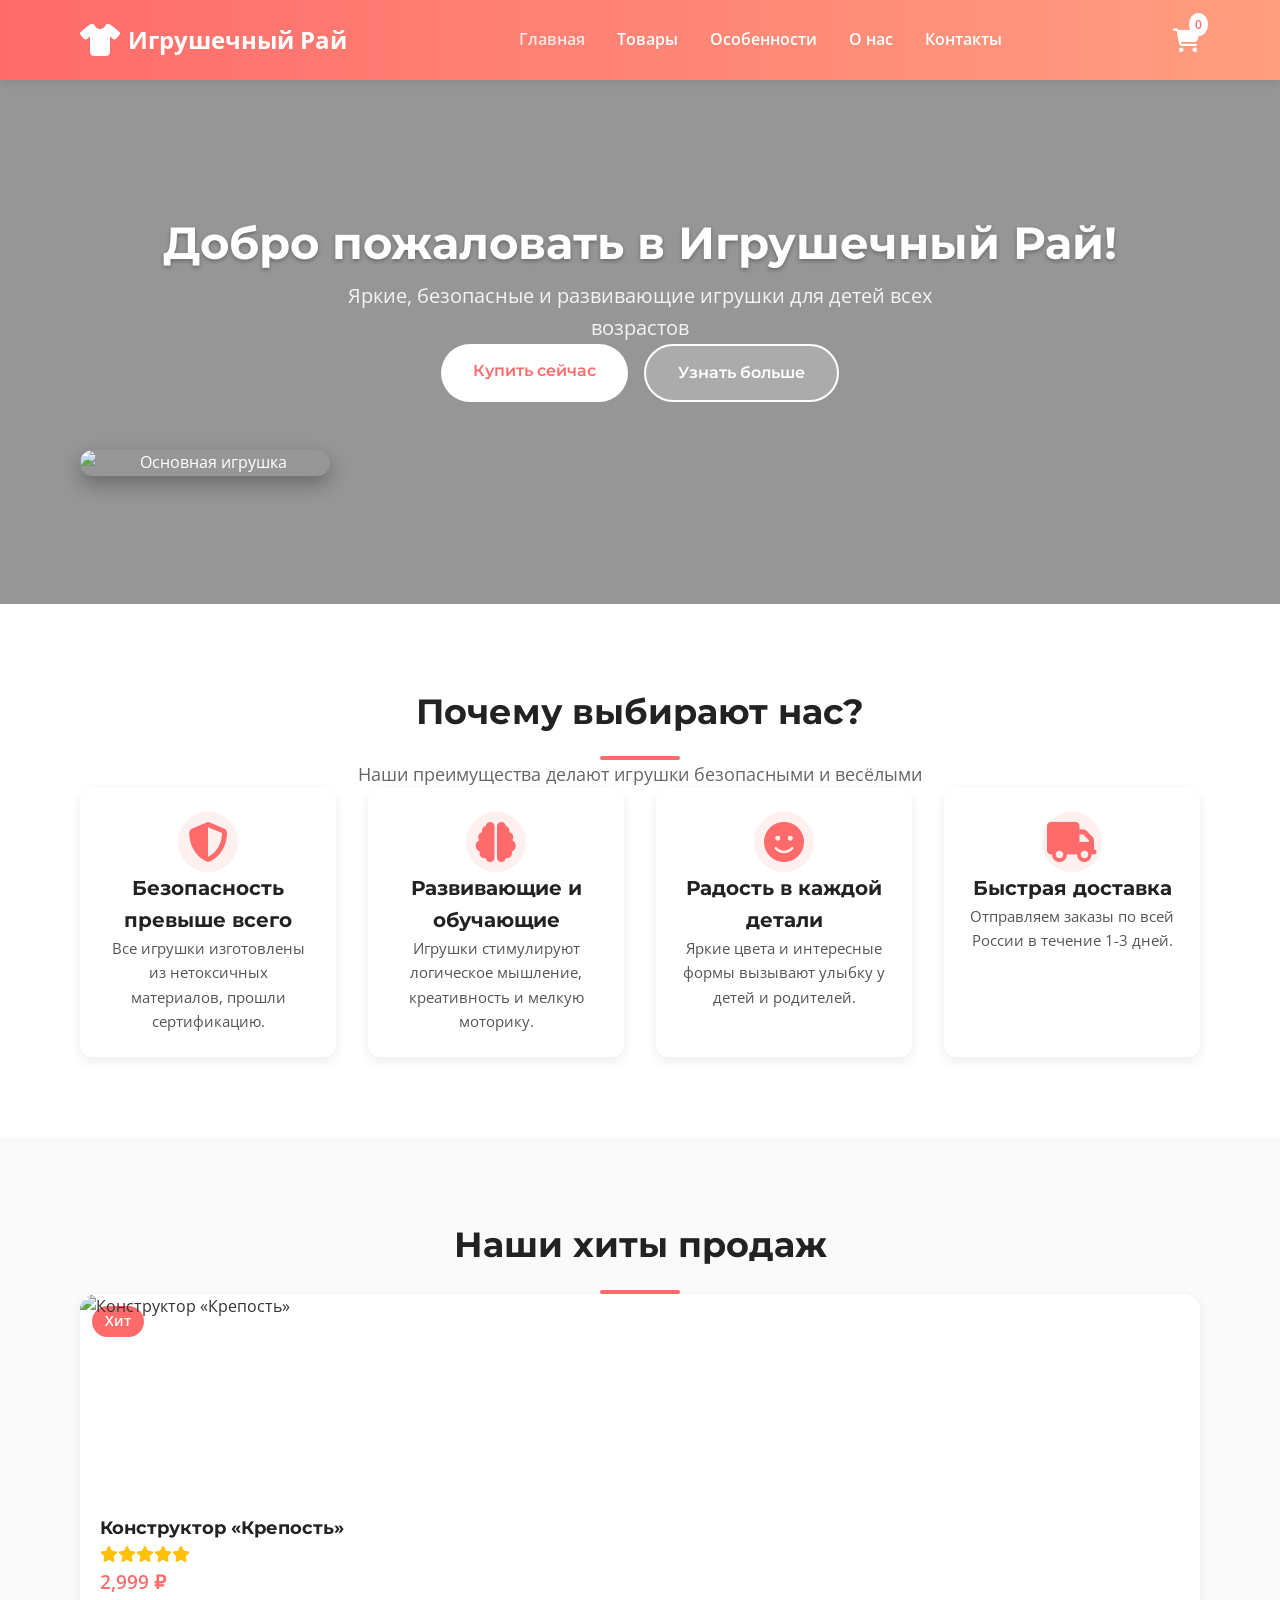
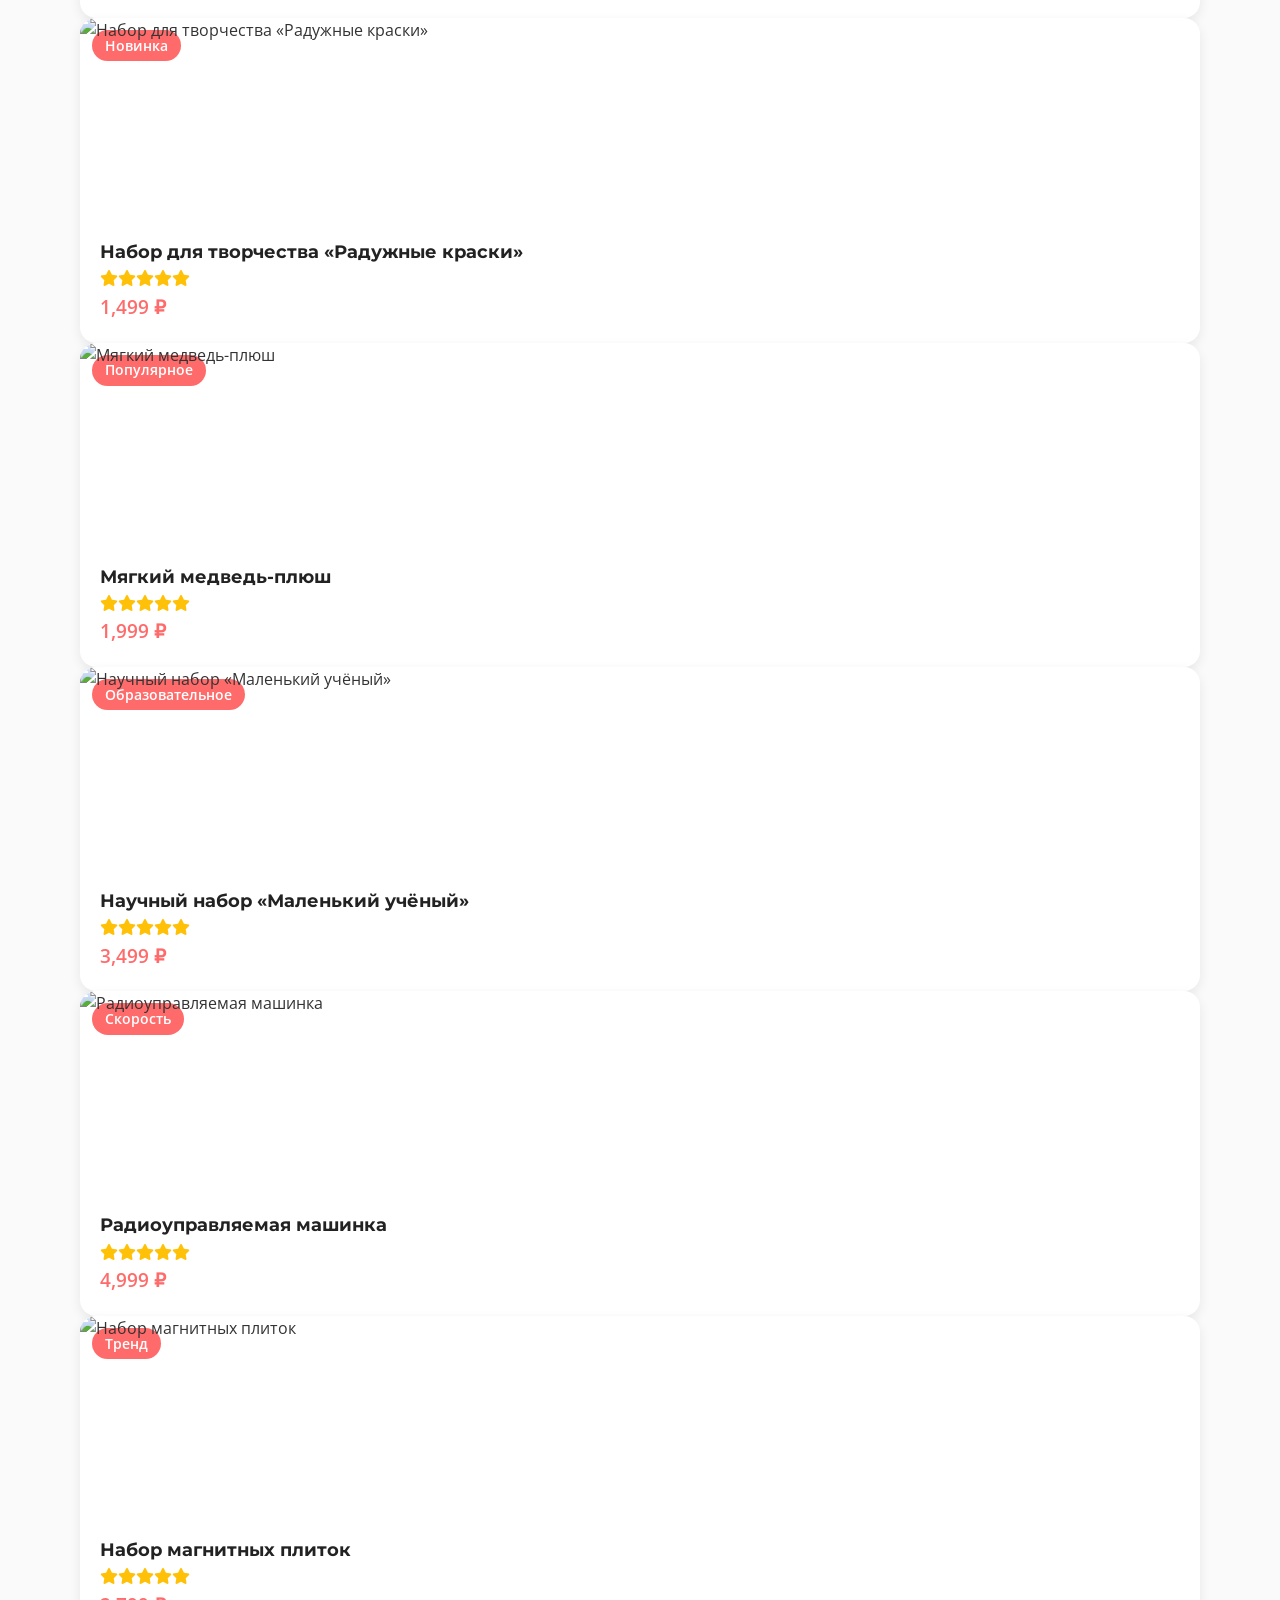
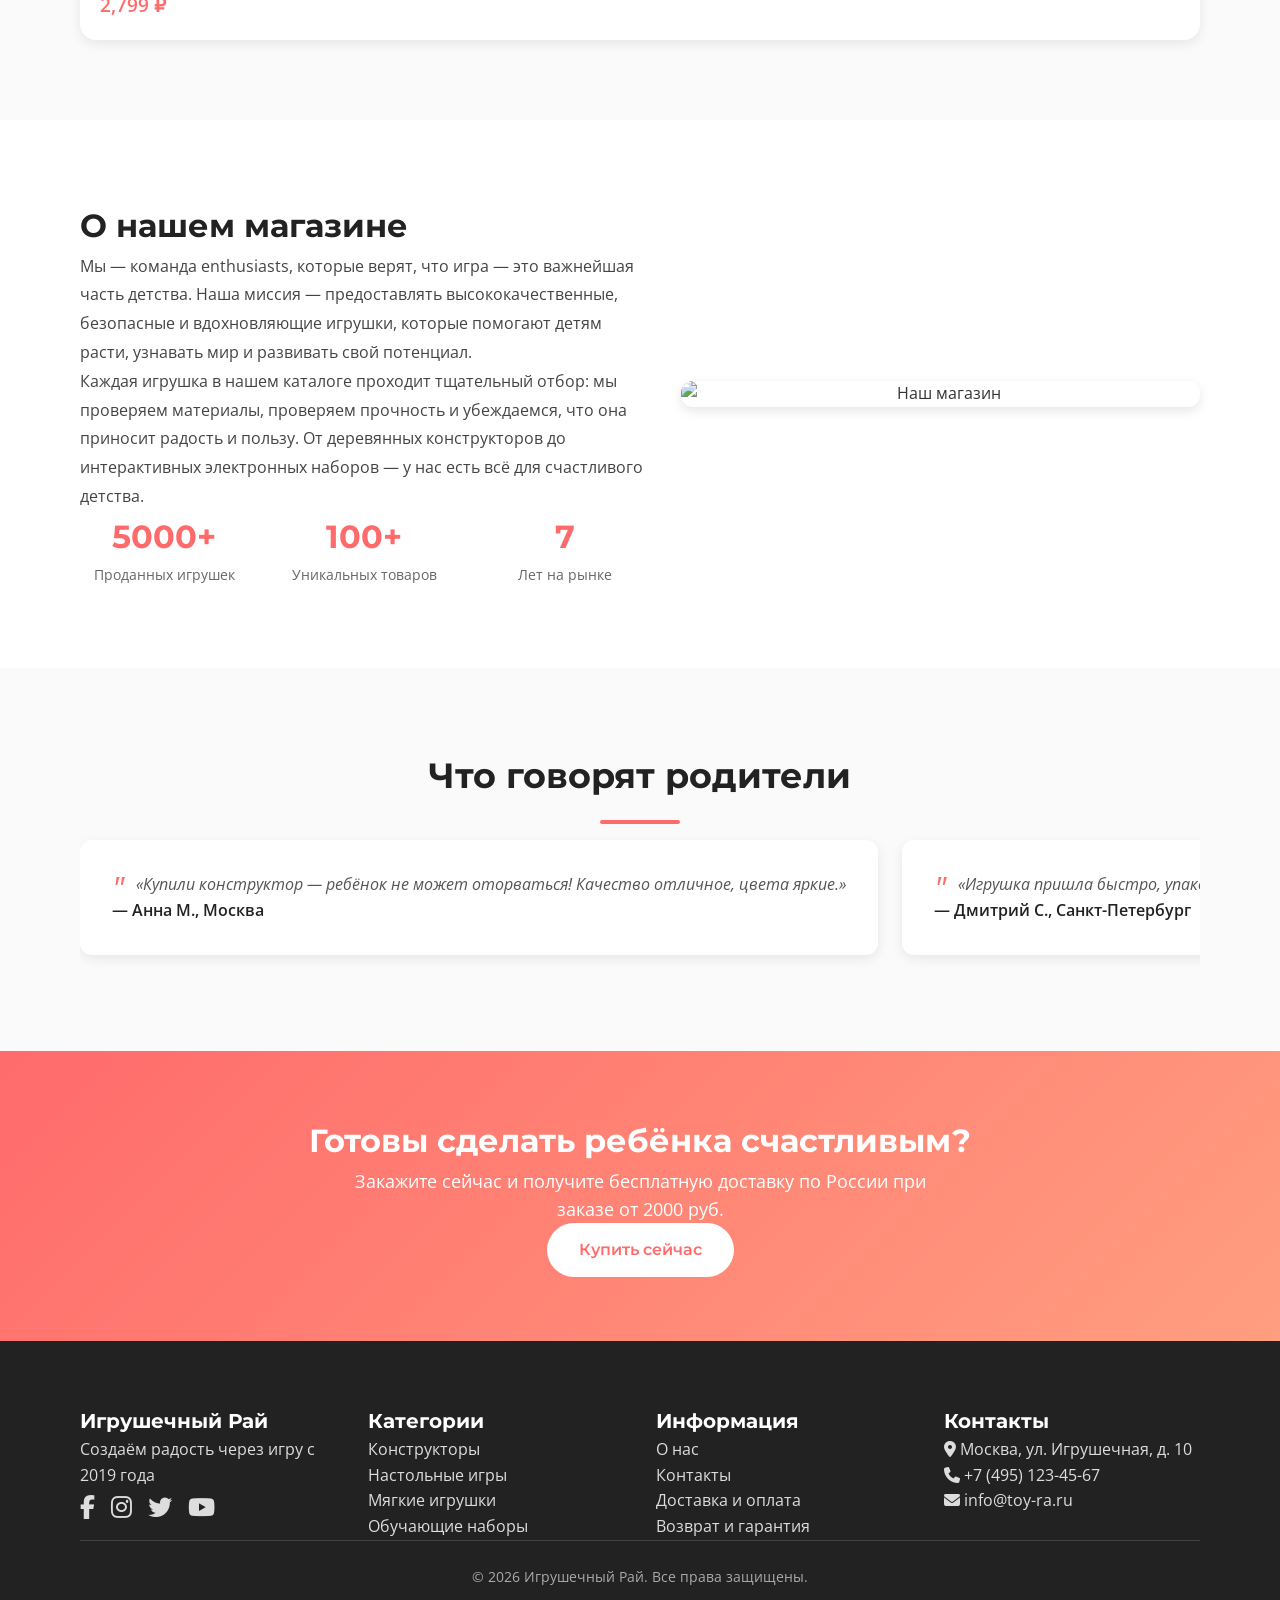
==== index.html @ 7c417081 "Initial commit: toy store site" ====
<!DOCTYPE html>
<html lang="ru">
<head>
    <meta charset="UTF-8">
    <meta name="viewport" content="width=device-width, initial-scale=1.0">
    <title>Игрушечный Рай - Яркие игрушки для детей</title>
    <link rel="stylesheet" href="style.css">
    <link rel="preconnect" href="https://fonts.googleapis.com">
    <link rel="preconnect" href="https://fonts.gstatic.com" crossorigin>
    <link href="https://fonts.googleapis.com/css2?family=Montserrat:wght@500;600;700&family=Open+Sans:wght@400;600&display=swap" rel="stylesheet">
    <link rel="stylesheet" href="https://cdnjs.cloudflare.com/ajax/libs/font-awesome/6.4.0/css/all.min.css">
</head>
<body>
    <!-- Header -->
    <header class="header">
        <div class="container">
            <div class="logo">
                <i class="fas fa-tshirt"></i>
                <span>Игрушечный Рай</span>
            </div>
            <nav class="nav">
                <ul>
                    <li><a href="#home" class="active">Главная</a></li>
                    <li><a href="#products">Товары</a></li>
                    <li><a href="#features">Особенности</a></li>
                    <li><a href="#about">О нас</a></li>
                    <li><a href="#contact">Контакты</a></li>
                </ul>
            </nav>
            <div class="cart-icon">
                <i class="fas fa-shopping-cart"></i>
                <span class="cart-count">0</span>
            </div>
        </div>
    </header>

    <!-- Hero Section -->
    <section class="hero" id="home">
        <div class="container">
            <div class="hero-content">
                <h1>Добро пожаловать в Игрушечный Рай!</h1>
                <p class="subtitle">Яркие, безопасные и развивающие игрушки для детей всех возрастов</p>
                <div class="hero-buttons">
                    <a href="#products" class="btn-primary">Купить сейчас</a>
                    <a href="#features" class="btn-secondary">Узнать больше</a>
                </div>
            </div>
            <div class="hero-image">
                <img src="https://avatars.mds.yandex.net/get-mpic/5223143/2a0000018aba00867a907664de2b65b51216/orig" alt="Основная игрушка" class="hero-img">
            </div>
        </div>
    </section>

    <!-- Features Section -->
    <section class="features" id="features">
        <div class="container">
            <h2 class="section-title">Почему выбирают нас?</h2>
            <p class="section-subtitle">Наши преимущества делают игрушки безопасными и весёлыми</p>
            <div class="features-grid">
                <div class="feature-item">
                    <div class="feature-icon"><i class="fas fa-shield-alt"></i></div>
                    <h3>Безопасность превыше всего</h3>
                    <p>Все игрушки изготовлены из нетоксичных материалов, прошли сертификацию.</p>
                </div>
                <div class="feature-item">
                    <div class="feature-icon"><i class="fas fa-brain"></i></div>
                    <h3>Развивающие и обучающие</h3>
                    <p>Игрушки стимулируют логическое мышление, креативность и мелкую моторику.</p>
                </div>
                <div class="feature-item">
                    <div class="feature-icon"><i class="fas fa-smile"></i></div>
                    <h3>Радость в каждой детали</h3>
                    <p>Яркие цвета и интересные формы вызывают улыбку у детей и родителей.</p>
                </div>
                <div class="feature-item">
                    <div class="feature-icon"><i class="fas fa-truck"></i></div>
                    <h3>Быстрая доставка</h3>
                    <p>Отправляем заказы по всей России в течение 1-3 дней.</p>
                </div>
            </div>
        </div>
    </section>

    <!-- Products Section -->
    <section class="products" id="products">
        <div class="container">
            <h2 class="section-title">Наши хиты продаж</h2>
            <p class="section-subtitle>Лучшие игрушки, которые уже полюбили дети</p>
            <div class="product-grid" id="productGrid">
                <!-- Products will be loaded here by JavaScript -->
            </div>
        </div>
    </section>

    <!-- About Section -->
    <section class="about" id="about">
        <div class="container">
            <div class="about-content">
                <div class="about-text">
                    <h2>О нашем магазине</h2>
                    <p>Мы — команда enthusiasts, которые верят, что игра — это важнейшая часть детства. Наша миссия — предоставлять высококачественные, безопасные и вдохновляющие игрушки, которые помогают детям расти, узнавать мир и развивать свой потенциал.</p>
                    <p>Каждая игрушка в нашем каталоге проходит тщательный отбор: мы проверяем материалы, проверяем прочность и убеждаемся, что она приносит радость и пользу. От деревянных конструкторов до интерактивных электронных наборов — у нас есть всё для счастливого детства.</p>
                    <div class="about-stats">
                        <div class="stat">
                            <h3>5000+</h3>
                            <p>Проданных игрушек</p>
                        </div>
                        <div class="stat">
                            <h3>100+</h3>
                            <p>Уникальных товаров</p>
                        </div>
                        <div class="stat">
                            <h3>7</h3>
                            <p>Лет на рынке</p>
                        </div>
                    </div>
                </div>
                <div class="about-image">
                    <img src="https://via.placeholder.com/400x300/FF6B6B/FFFFFF?text=Игрушечный+Рай" alt="Наш магазин" class="about-img">
                </div>
            </div>
        </div>
    </section>

    <!-- Testimonials Section -->
    <section class="testimonials">
        <div class="container">
            <h2 class="section-title">Что говорят родители</h2>
            <div class="testimonials-slider">
                <div class="testimonial-item">
                    <p>«Купили конструктор — ребёнок не может оторваться! Качество отличное, цвета яркие.»</p>
                    <h4>— Анна М., Москва</h4>
                </div>
                <div class="testimonial-item">
                    <p>«Игрушка пришла быстро, упаковка надежная. Ребёнок в восторге, развивает мелкую моторику.»</p>
                    <h4>— Дмитрий С., Санкт-Петербург</h4>
                </div>
                <div class="testimonial-item">
                    <p>«Отличный магазин! Вежливая поддержка, качественные товары. Обязательно вернёмся снова.»</p>
                    <h4>— Екатерина В., Новосибирск</h4>
                </div>
            </div>
        </div>
    </section>

    <!-- Call to Action -->
    <section class="cta">
        <div class="container">
            <h2>Готовы сделать ребёнка счастливым?</h2>
            <p>Закажите сейчас и получите бесплатную доставку по России при заказе от 2000 руб.</p>
            <a href="#products" class="btn-primary">Купить сейчас</a>
        </div>
    </section>

    <!-- Footer -->
    <footer class="footer">
        <div class="container">
            <div class="footer-content">
                <div class="footer-section">
                    <h3>Игрушечный Рай</h3>
                    <p>Создаём радость через игру с 2019 года</p>
                    <div class="social-icons">
                        <a href="#"><i class="fab fa-facebook-f"></i></a>
                        <a href="#"><i class="fab fa-instagram"></i></a>
                        <a href="#"><i class="fab fa-twitter"></i></a>
                        <a href="#"><i class="fab fa-youtube"></i></a>
                    </div>
                </div>
                <div class="footer-section">
                    <h3>Категории</h3>
                    <ul>
                        <li><a href="#products">Конструкторы</a></li>
                        <li><a href="#products">Настольные игры</a></li>
                        <li><a href="#products">Мягкие игрушки</a></li>
                        <li><a href="#products">Обучающие наборы</a></li>
                    </ul>
                </div>
                <div class="footer-section">
                    <h3>Информация</h3>
                    <ul>
                        <li><a href="#about">О нас</a></li>
                        <li><a href="#contact">Контакты</a></li>
                        <li><a href="#">Доставка и оплата</a></li>
                        <li><a href="#">Возврат и гарантия</a></li>
                    </ul>
                </div>
                <div class="footer-section">
                    <h3>Контакты</h3>
                    <p><i class="fas fa-map-marker-alt"></i> Москва, ул. Игрушечная, д. 10</p>
                    <p><i class="fas fa-phone"></i> +7 (495) 123-45-67</p>
                    <p><i class="fas fa-envelope"></i> info@toy-ra.ru</p>
                </div>
            </div>
            <div class="footer-bottom">
                <p>&copy; 2026 Игрушечный Рай. Все права защищены.</p>
            </div>
        </div>
    </footer>

    <script src="script.js"></script>
</body>
</html>
---- style.css ----
/* Reset & base */
*,
*::before,
*::after {
    box-sizing: border-box;
    margin: 0;
    padding: 0;
}
html {
    scroll-behavior: smooth;
}
body {
    font-family: 'Open Sans', sans-serif;
    line-height: 1.6;
    color: #333;
    background-color: #fafafa;
}
.container {
    width: 90%;
    max-width: 1200px;
    margin: 0 auto;
    padding: 0 1rem;
}
a {
    text-decoration: none;
    color: inherit;
}
ul {
    list-style: none;
}
img {
    max-width: 100%;
    height: auto;
    display: block;
}
button,
input[type="submit"] {
    cursor: pointer;
    font-family: inherit;
    transition: transform 0.2s;
}
button:active {
    transform: scale(0.95);
}

/* Header */
.header {
    background: #fff;
    box-shadow: 0 2px 10px rgba(0,0,0,.1);
    position: sticky;
    top: 0;
    z-index: 1000;
    background: linear-gradient(to right, #ff6b6b, #ff9e80);
}
.header .container {
    display: flex;
    align-items: center;
    justify-content: space-between;
    height: 80px;
}
.logo {
    display: flex;
    align-items: center;
    gap: .5rem;
    font-size: 1.5rem;
    font-weight: 700;
    color: #fff;
}
.logo i {
    font-size: 2rem;
}
.nav ul {
    display: flex;
    gap: 2rem;
}
.nav ul li a {
    font-weight: 600;
    color: #fff;
    transition: color .2s, opacity .2s;
}
.nav ul li a:hover,
.nav ul li a.active {
    opacity: .8;
}
.cart-icon {
    position: relative;
    font-size: 1.5rem;
    color: #fff;
}
.cart-count {
    position: absolute;
    top: -8px;
    right: -8px;
    background: #fff;
    color: #ff6b6b;
    border-radius: 50%;
    padding: 2px 6px;
    font-size: .75rem;
    font-weight: 600;
}

/* Hero */
.hero {
    background: url('https://avatars.mds.yandex.net/get-mpic/5223143/2a0000018aba00867a907664de2b65b51216/orig') center/cover no-repeat;
    position: relative;
    color: #fff;
    text-align: center;
    padding: 8rem 0;
    overflow: hidden;
}
.hero::before {
    content: '';
    position: absolute;
    top: 0;
    left: 0;
    right: 0;
    bottom: 0;
    background: rgba(0,0,0,0.4);
}
.hero-content {
    position: relative;
    z-index: 2;
}
.hero-content h1 {
    font-family: 'Montserrat', sans-serif;
    font-size: 2.8rem;
    margin-bottom 1rem;
    text-shadow: 0 2px 4px rgba(0,0,0,0.3);
}
.hero-content p.subtitle {
    font-size: 1.25rem;
    margin-bottom 2rem;
    opacity: .9;
    max-width: 600px;
    margin-left: auto;
    margin-right: auto;
}
.hero-buttons {
    display: flex;
    gap: 1rem;
    justify-content: center;
    flex-wrap: wrap;
}
.btn-primary,
.btn-secondary {
    display: inline-block;
    padding: .9rem 2rem;
    border-radius: 50px;
    font-weight: 600;
    transition: all .3s;
    border: none;
    cursor: pointer;
    font-family: 'Montserrat', sans-serif;
}
.btn-primary {
    background: #fff;
    color: #ff6b6b;
}
.btn-primary:hover {
    background: #ffe5e5;
    transform: translateY(-3px);
}
.btn-secondary {
    background: rgba(255,255,255,0.2);
    color: #fff;
    border: 2px solid #fff;
}
.btn-secondary:hover {
    background: rgba(255,255,255,0.3);
    transform: translateY(-3px);
}
.hero-image {
    margin-top: 3rem;
    position: relative;
    z-index: 2;
}
.hero-img {
    max-width: 250px;
    border-radius: 20px;
    box-shadow: 0 8px 20px rgba(0,0,0,0.3);
    animation: float 4s ease-in-out infinite;
}
@keyframes float {
    0%, 100% { transform: translateY(0); }
    50% { transform: translateY(-15px); }
}

/* Features */
.features {
    padding: 5rem 0;
    background: #fff;
}
.section-title {
    text-align: center;
    font-family: 'Montserrat', sans-serif;
    font-size: 2.2rem;
    margin-bottom .5rem;
    color: #222;
    position: relative;
}
.section-title::after {
    content: '';
    display: block;
    width: 80px;
    height: 4px;
    background: #ff6b6b;
    margin: 0 auto;
    margin-top: 1rem;
    border-radius: 2px;
}
.section-subtitle {
    text-align: center;
    font-size: 1.1rem;
    color: #666;
    margin-bottom 3rem;
}
.features-grid {
    display: grid;
    grid-template-columns: repeat(auto-fit, minmax(250px, 1fr));
    gap: 2rem;
}
.feature-item {
    text-align: center;
    padding: 1.5rem;
    border-radius: 12px;
    box-shadow: 0 4px 12px rgba(0,0,0,.08);
    transition: transform .3s, box-shadow .3s;
}
.feature-item:hover {
    transform: translateY(-8px);
    box-shadow: 0 8px 24px rgba(0,0,0,.15);
}
.feature-icon {
    font-size: 2.5rem;
    margin-bottom 1rem;
    color: #ff6b6b;
    background: rgba(255,107,107,0.1);
    width: 60px;
    height: 60px;
    border-radius: 50%;
    display: flex;
    align-items: center;
    justify-content: center;
    margin-left: auto;
    margin-right: auto;
}
.feature-item h3 {
    font-family: 'Montserrat', sans-serif;
    font-size: 1.25rem;
    margin-bottom .75rem;
    color: #222;
}
.feature-item p {
    color: #555;
    font-size: .95rem;
}

/* Products */
.products {
    padding: 5rem 0;
    background: #fafafa;
}
.products .section-title,
.products .section-subtitle {
    text-align: center;
}
.product-grid {
    display: grid;
    grid-template-columns: repeat(auto-fit, minmax(260px, 1fr));
    gap: 2rem;
}
.product-card {
    background: #fff;
    border-radius: 16px;
    overflow: hidden;
    box-shadow: 0 4px 12px rgba(0,0,0,.08);
    position: relative;
    transition: transform .3s;
}
.product-card:hover {
    transform: translateY(-8px);
}
.product-badge {
    position: absolute;
    top: 12px;
    left: 12px;
    background: #ff6b6b;
    color: #fff;
    padding: .3rem .8rem;
    border-radius: 20px;
    font-size: .85rem;
    font-weight: 600;
}
.product-image {
    position: relative;
    height: 200px;
}
.product-image img {
    height: 100%;
    object-fit: cover;
}
.product-overlay {
    position: absolute;
    top: 0;
    left: 0;
    right: 0;
    bottom: 0;
    background: rgba(0,0,0,0.5);
    display: flex;
    flex-direction: column;
    align-items: center;
    justify-content: center;
    opacity: 0;
    transition: opacity .3s;
}
.product-card:hover .product-overlay {
    opacity: 1;
}
.view-btn,
.add-to-cart {
    padding: .6rem 1.2rem;
    border-radius: 25px;
    font-size: .9rem;
    transition: all .2s;
    margin: .4rem;
    border: none;
    cursor: pointer;
    font-weight: 600;
}
.view-btn {
    border: 2px solid #fff;
    color: #fff;
    background: transparent;
}
.view-btn:hover {
    background: rgba(255,255,255,.2);
}
.add-to-cart {
    background: #ff6b6b;
    color: #fff;
}
.add-to-cart:hover {
    background: #ff8a80;
}
.product-info {
    padding: 1.25rem;
}
.product-info h3 {
    font-family: 'Montserrat', sans-serif;
    font-size: 1.1rem;
    margin-bottom .5rem;
    color: #222;
}
.rating {
    color: #ffc107;
    margin-bottom .5rem;
}
.price {
    font-size: 1.2rem;
    font-weight: 600;
    color: #ff6b6b;
}
.original-price {
    text-decoration: line-through;
    color: #999;
    margin-right .5rem;
}

/* About */
.about {
    padding: 5rem 0;
    background: #fff;
}
.about-content {
    display: flex;
    flex-wrap: wrap;
    gap: 2rem;
    align-items: center;
}
.about-text {
    flex: 1 1 350px;
}
.about-text h2 {
    font-family: 'Montserrat', sans-serif;
    font-size: 2rem;
    margin-bottom 1rem;
    color: #222;
}
.about-text p {
    margin-bottom 1.5rem;
    line-height: 1.8;
    color: #444;
}
.about-stats {
    display: flex;
    gap: 2rem;
    margin-top 2rem;
    flex-wrap: wrap;
}
.stat {
    text-align: center;
    flex: 1;
    min-width: 120px;
}
.stat h3 {
    font-family: 'Montserrat', sans-serif;
    font-size: 2rem;
    color: #ff6b6b;
}
.stat p {
    font-size: .9rem;
    color: #666;
}
.about-image {
    flex: 1 1 300px;
    text-align: center;
}
.about-img {
    max-width: 100%;
    border-radius: 12px;
    box-shadow: 0 4px 12px rgba(0,0,0,.1);
}

/* Testimonials */
.testimonials {
    background: #fafafa;
    padding: 5rem 0;
}
.testimonials .section-title,
.testimonials .section-subtitle {
    text-align: center;
    margin-bottom 3rem;
}
.testimonials-slider {
    display: flex;
    gap: 1.5rem;
    overflow-x: auto;
    padding: 1rem 0;
    scroll-snap-type: x mandatory;
}
.testimonial-item {
    background: #fff;
    border-radius: 12px;
    padding: 2rem;
    box-shadow: 0 4px 12px rgba(0,0,0,.08);
    min-width: 280px;
    flex-shrink: 0;
    scroll-snap-align: start;
}
.testimonial-item p {
    font-style: italic;
    color: #555;
    margin-bottom 1rem;
    position: relative;
    padding-left: 1.5rem;
}
.testimonial-item p::before {
    content: '"';
    font-size: 2rem;
    color: #ff6b6b;
    position: absolute;
    left: 0;
    top: -10px;
}
.testimonial-item h4 {
    margin: 0;
    font-weight: 600;
    color: #222;
}

/* CTA */
.cta {
    background: linear-gradient(135deg, #ff6b6b, #ff9e80);
    color: #fff;
    text-align: center;
    padding: 4rem 0;
}
.cta h2 {
    font-family: 'Montserrat', sans-serif;
    font-size: 2rem;
    margin-bottom 1rem;
}
.cta p {
    font-size: 1.1rem;
    margin-bottom 2rem;
    max-width: 600px;
    margin-left: auto;
    margin-right: auto;
}
.cta .btn-primary {
    background: #fff;
    color: #ff6b6b;
}
.cta .btn-primary:hover {
    background: #ffe5e5;
}

/* Footer */
.footer {
    background: #222;
    color: #ddd;
    padding: 4rem 0;
}
.footer-content {
    display: grid;
    grid-template-columns: repeat(auto-fit, minmax(200px, 1fr));
    gap: 2rem;
    margin-bottom 2rem;
}
.footer-section h3 {
    color: #fff;
    margin-bottom 1rem;
    font-size: 1.25rem;
    font-family: 'Montserrat', sans-serif;
}
.footer-section ul li {
    margin-bottom .5rem;
}
.footer-section ul li a {
    transition: color .2s;
}
.footer-section ul li a:hover {
    color: #ff6b6b;
}
.social-icons {
    display: flex;
    gap: 1rem;
}
.social-icons a {
    font-size: 1.5rem;
    transition: color .3s;
}
.social-icons a:hover {
    color: #ff6b6b;
}
.footer-bottom {
    text-align: center;
    padding-top: 1.5rem;
    border-top: 1px solid #444;
    font-size: .9rem;
    color: #aaa;
}

/* Responsive */
@media (max-width: 768px) {
    .nav ul {
        gap: 1rem;
    }
    .nav ul li a {
        font-size: .9rem;
    }
    .hero-content h1 {
        font-size: 2.2rem;
    }
    .hero-content p.subtitle {
        font-size: 1.1rem;
    }
    .hero-buttons {
        flex-direction: column;
        align-items: center;
    }
    .about-content {
        flex-direction: column;
        text-align: center;
    }
    .about-image {
        order: -1;
    }
    .testimonials-slider {
        gap: 1rem;
    }
    .testimonial-item {
        min-width: 260px;
    }
}
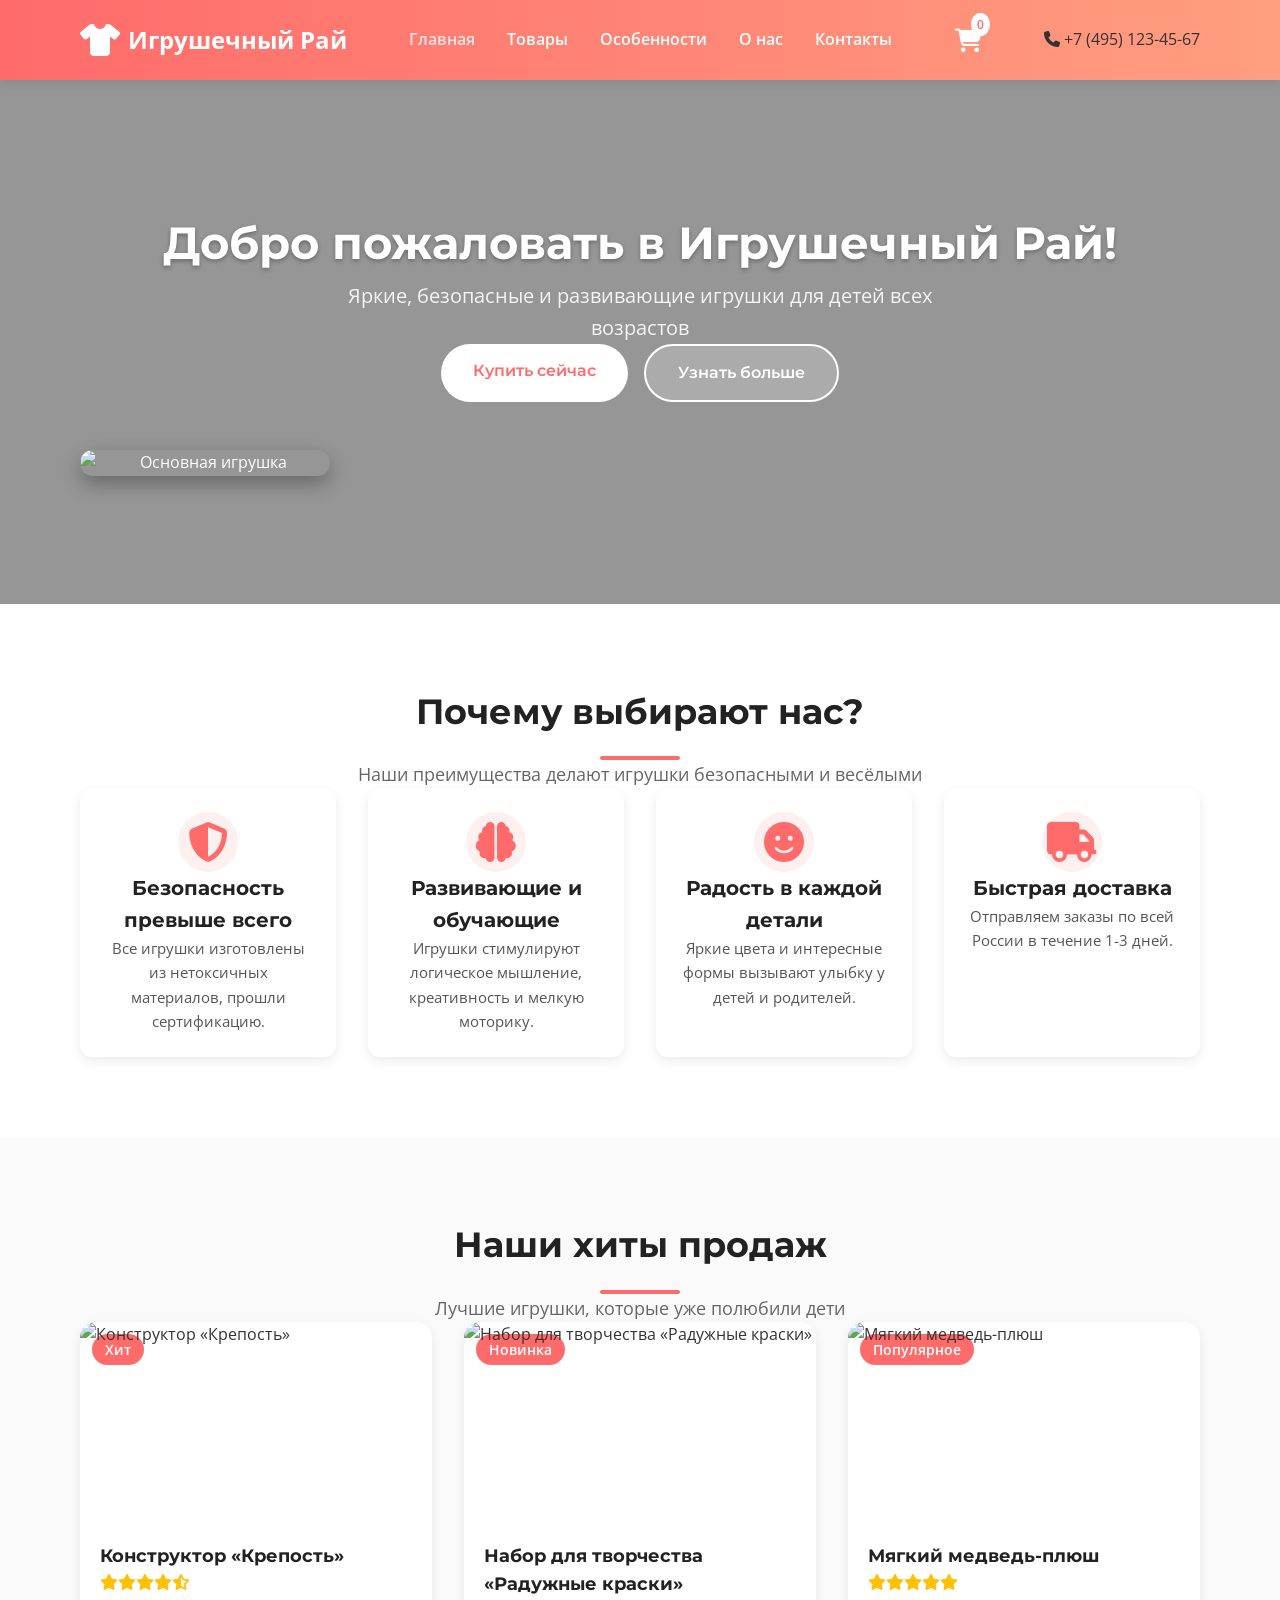
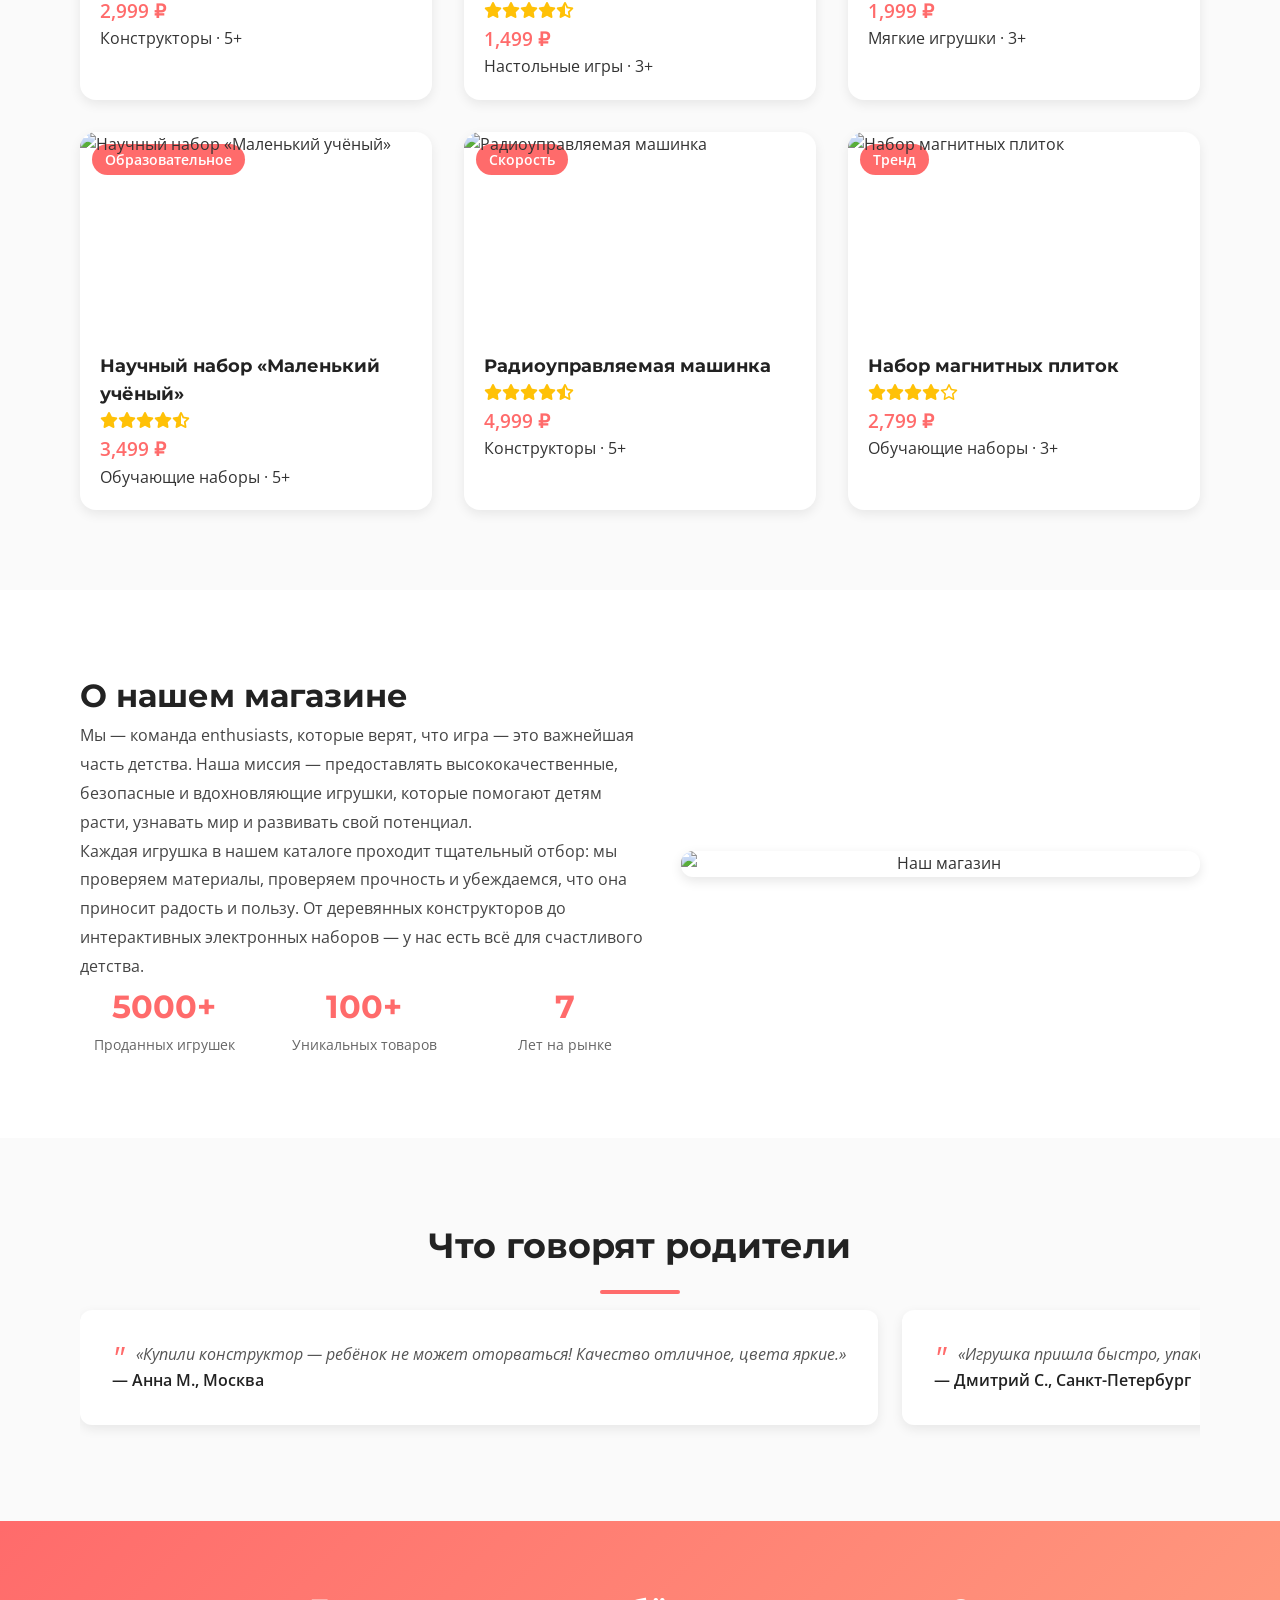
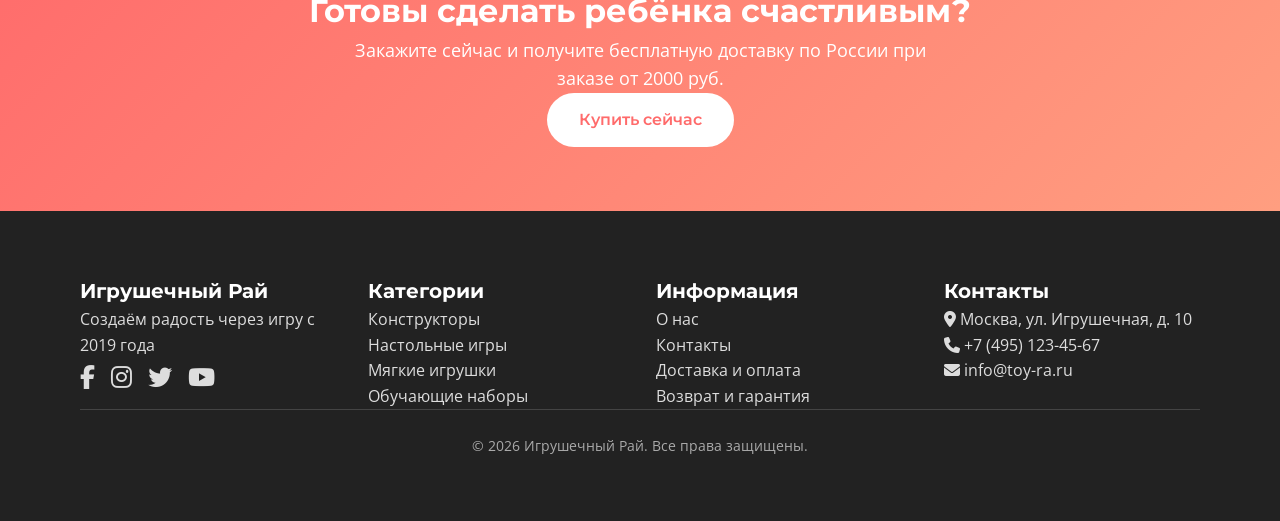
==== commit f6bb13d9: "Fix critical bugs: cart localStorage, modals, HTML syntax, CSS syntax, SEO elements, newsletter, mob" ====
--- a/index.html
+++ b/index.html
@@ -3,6 +3,10 @@
 <head>
     <meta charset="UTF-8">
     <meta name="viewport" content="width=device-width, initial-scale=1.0">
+    <meta name="description" content="Игрушечный Рай — яркие и безопасные игрушки для детей. Доставка по России.">
+    <meta property="og:title" content="Игрушечный Рай — Яркие игрушки для детей">
+    <meta property="og:description" content="Безопасные и развивающие игрушки с быстрой доставкой по России.">
+    <meta property="og:type" content="website">
     <title>Игрушечный Рай - Яркие игрушки для детей</title>
     <link rel="stylesheet" href="style.css">
     <link rel="preconnect" href="https://fonts.googleapis.com">
@@ -31,6 +35,7 @@
                 <i class="fas fa-shopping-cart"></i>
                 <span class="cart-count">0</span>
             </div>
+            <a href="tel:+74951234567" class="header-phone"><i class="fas fa-phone"></i> +7 (495) 123-45-67</a>
         </div>
     </header>
 
@@ -85,7 +90,7 @@
     <section class="products" id="products">
         <div class="container">
             <h2 class="section-title">Наши хиты продаж</h2>
-            <p class="section-subtitle>Лучшие игрушки, которые уже полюбили дети</p>
+            <p class="section-subtitle">Лучшие игрушки, которые уже полюбили дети</p>
             <div class="product-grid" id="productGrid">
                 <!-- Products will be loaded here by JavaScript -->
             </div>
@@ -198,5 +203,36 @@
     </footer>
 
     <script src="script.js"></script>
-</body>
-</html>+    <!-- Product Quick View Modal -->
+<div class="modal" id="productModal" tabindex="-1" aria-hidden="true">
+    <div class="modal-dialog">
+        <div class="modal-content">
+            <div class="modal-header">
+                <h5 class="modal-title" id="productModalLabel">Быстрый просмотр товара</h5>
+                <button type="button" class="btn-close" data-bs-dismiss="modal" aria-label="Close"></button>
+            </div>
+            <div class="modal-body">
+                <div class="row">
+                    <div class="col-md-6">
+                        <img src="" id="modalProductImage" class="img-fluid rounded" alt="Product image">
+                    </div>
+                    <div class="col-md-6">
+                        <h3 id="modalProductTitle"></h3>
+                        <div class="rating" id="modalProductRating"></div>
+                        <p class="price" id="modalProductPrice"></p>
+                        <p id="modalProductDescription">Описание продукта будет здесь...</p>
+                        <div class="mt-4">
+                            <button type="button" class="btn btn-outline me-2">
+                                <i class="fas fa-eye"></i> Подробнее
+                            </button>
+                            <button type="button" class="btn btn-primary">
+                                <i class="fas fa-shopping-cart"></i> В корзину
+                            </button>
+                        </div>
+                    </div>
+                </div>
+            </div>
+        </div>
+    </div>
+</div>
+</body></html>
--- a/style.css
+++ b/style.css
@@ -572,4 +572,107 @@
     .testimonial-item {
         min-width: 260px;
     }
-}+}
+/* Modal styles */
+.modal {
+  display: none;
+  position: fixed;
+  z-index: 1000;
+  left: 0;
+  top: 0;
+  width: 100%;
+  height: 100%;
+  overflow: auto;
+  background-color: rgba(0,0,0,0.5);
+}
+.modal-content {
+  background-color: #fefefe;
+  margin: 10% auto;
+  padding: 20px;
+  border: 1px solid #888;
+  width: 80%;
+  max-width: 500px;
+  position: relative;
+  border-radius: 12px;
+  box-shadow: 0 4px 20px rgba(0,0,0,0.2);
+}
+.close-btn {
+  color: #aaa;
+  float: right;
+  font-size: 28px;
+  font-weight: bold;
+  cursor: pointer;
+}
+.close-btn:hover,
+.close-btn:focus {
+  color: #000;
+  text-decoration: none;
+}
+.modal-body {
+  text-align: center;
+}
+.modal-body img {
+  max-width: 100%;
+  border-radius: 8px;
+  margin: 1rem 0;
+}
+.modal-details {
+  text-align: left;
+  margin-top: 1rem;
+}
+.modal-details p {
+  margin: 0.5rem 0;
+  font-size: 1rem;
+}
+
+/* Modal styles */
+.modal {
+  display: none;
+  position: fixed;
+  z-index: 1000;
+  left: 0;
+  top: 0;
+  width: 100%;
+  height: 100%;
+  overflow: auto;
+  background-color: rgba(0,0,0,0.5);
+}
+.modal-content {
+  background-color: #fefefe;
+  margin: 10% auto;
+  padding: 20px;
+  border: 1px solid #888;
+  width: 80%;
+  max-width: 500px;
+  position: relative;
+  border-radius: 12px;
+  box-shadow: 0 4px 20px rgba(0,0,0,0.2);
+}
+.close-btn {
+  color: #aaa;
+  float: right;
+  font-size: 28px;
+  font-weight: bold;
+  cursor: pointer;
+}
+.close-btn:hover,
+.close-btn:focus {
+  color: #000;
+  text-decoration: none;
+}
+.modal-body {
+  text-align: center;
+}
+.modal-body img {
+  max-width: 100%;
+  border-radius: 8px;
+  margin: 1rem 0;
+}
+.modal-details {
+  text-align: left;
+  margin-top: 1rem;
+}
+.modal-details p {
+  margin: 0.5rem 0;
+  font-size: 1rem;
+}
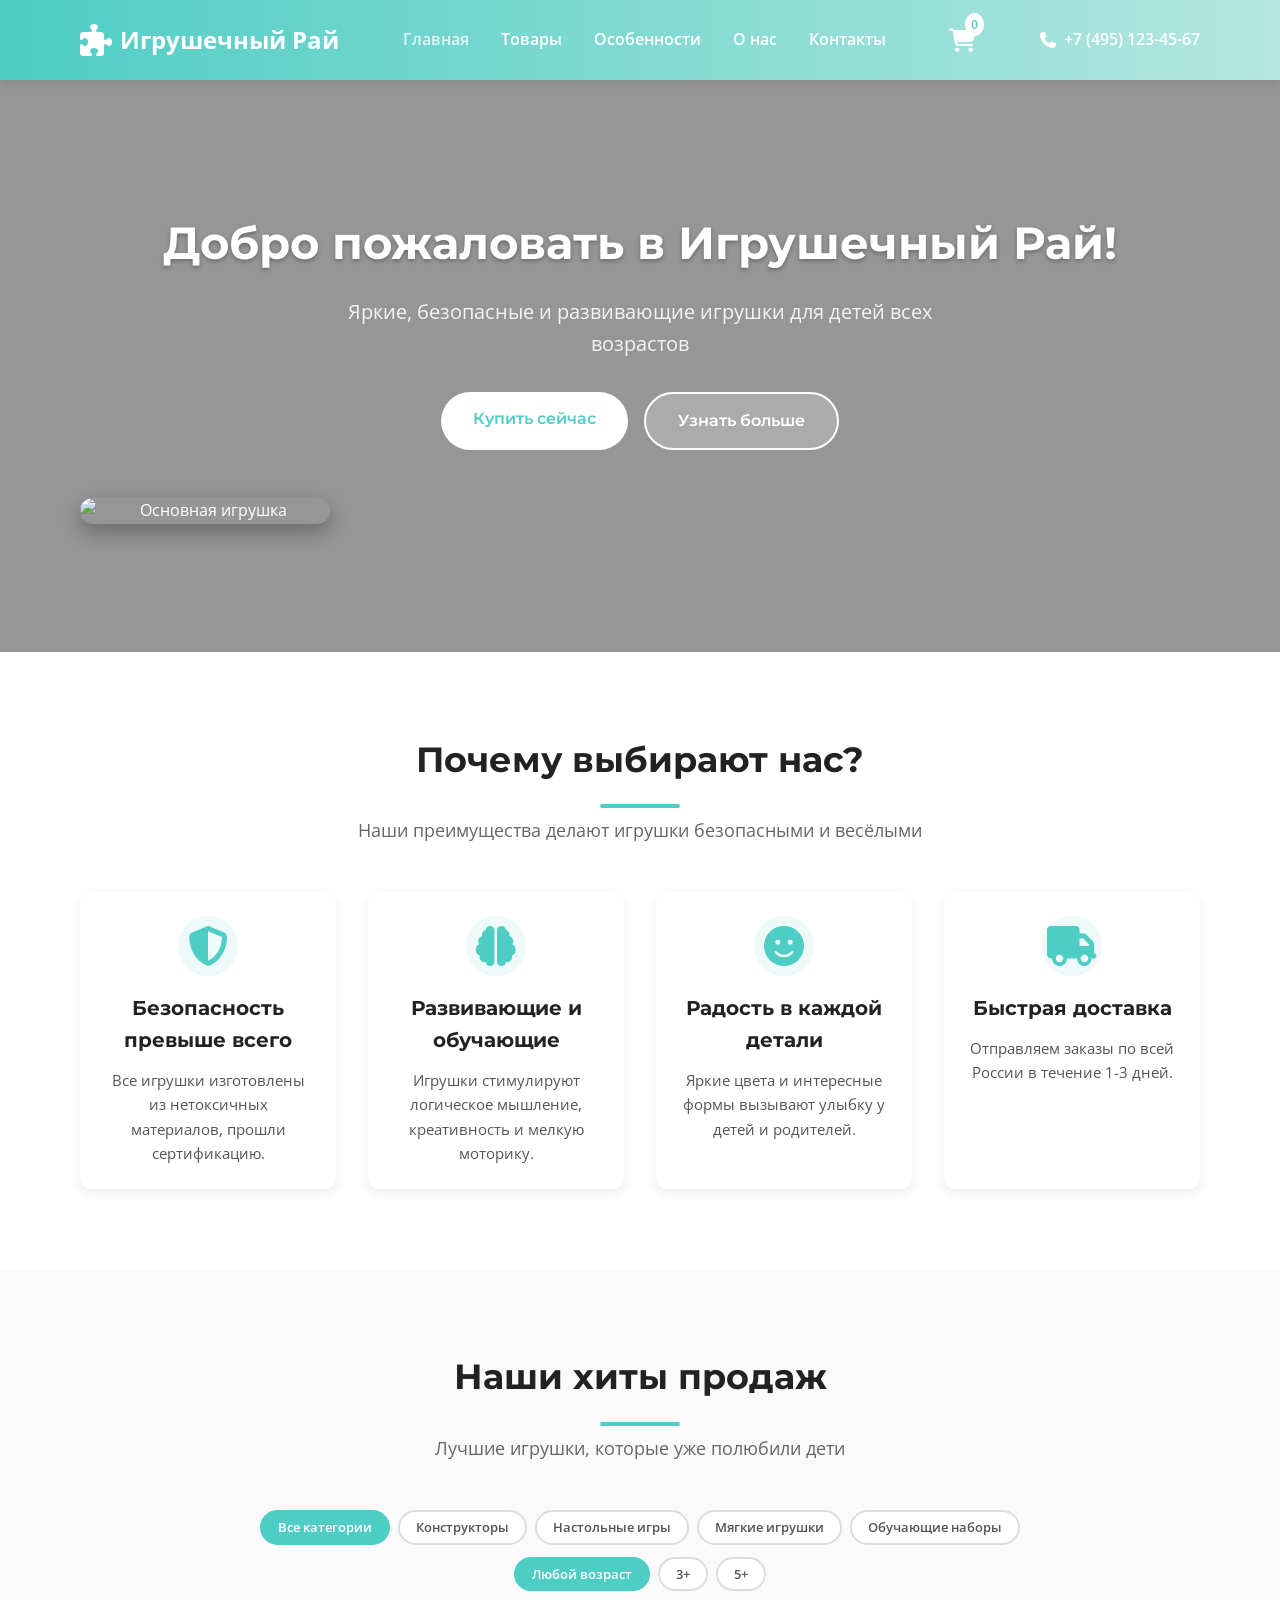
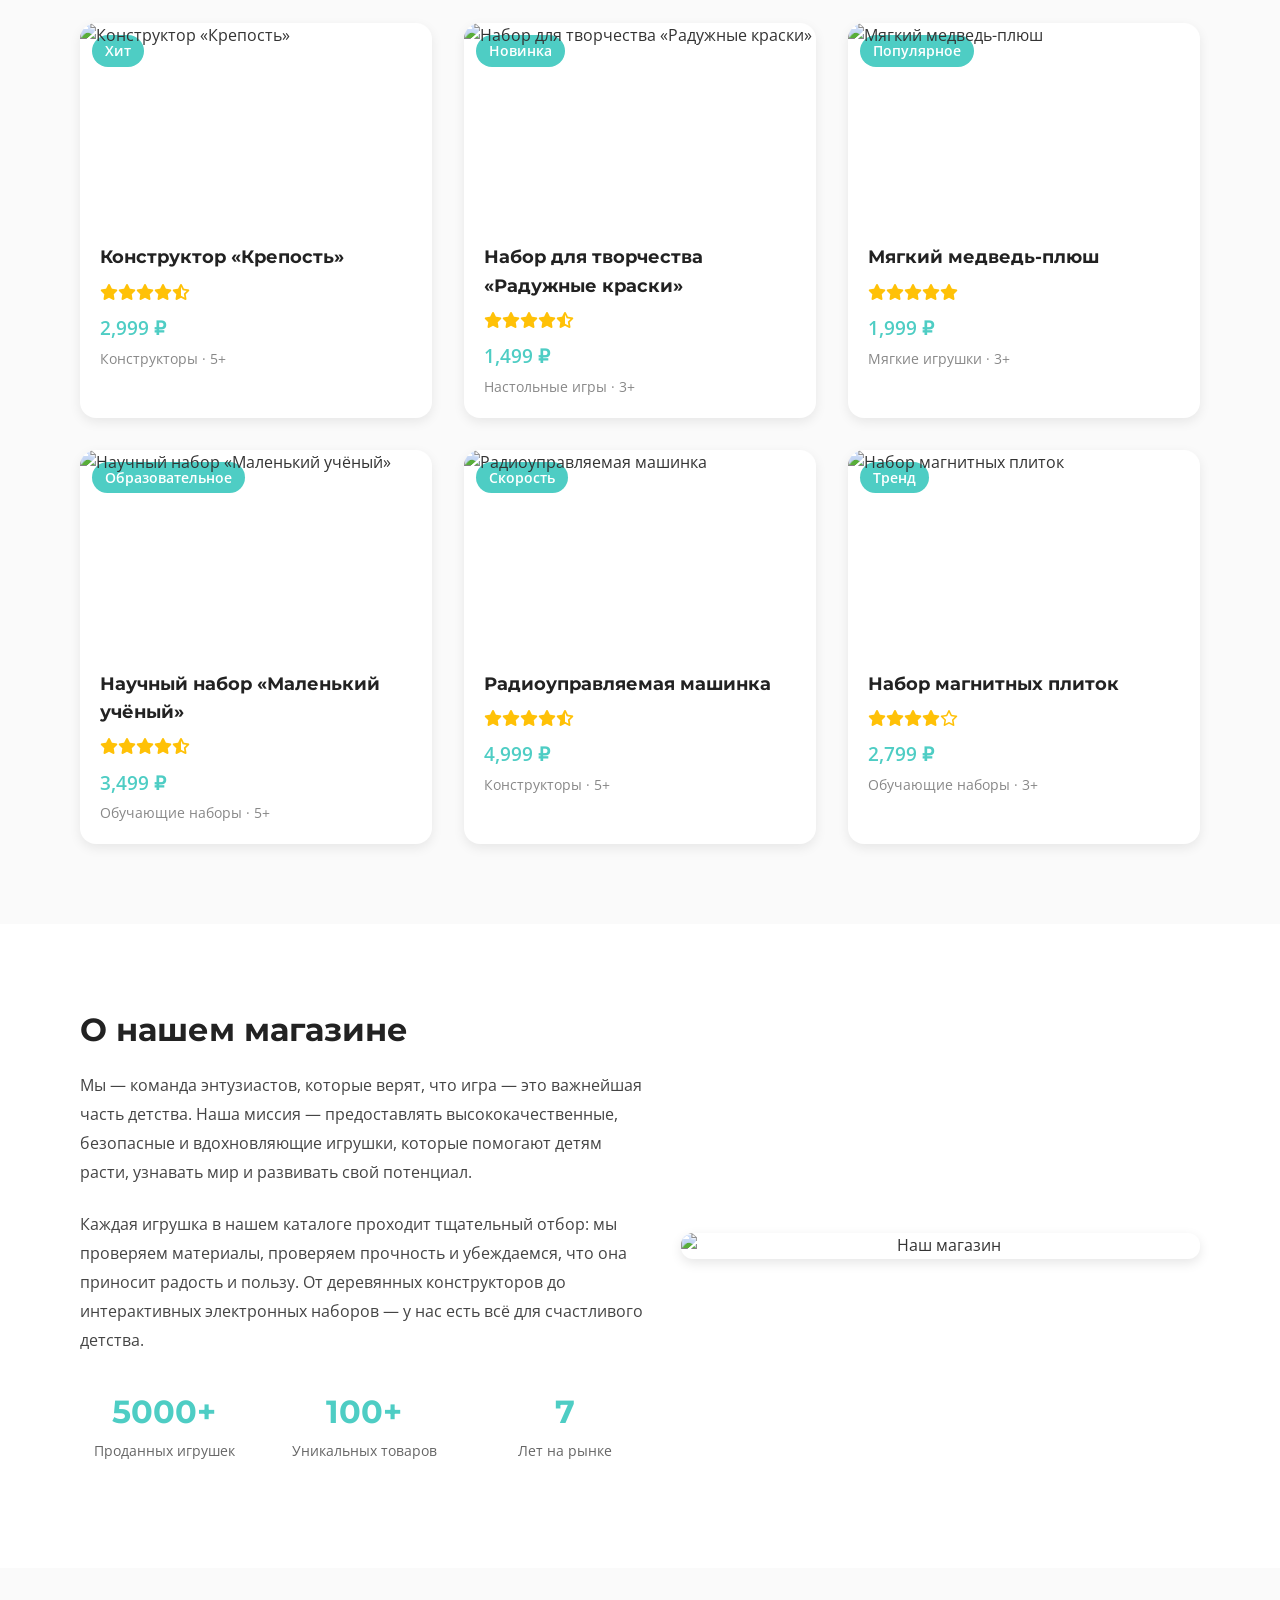
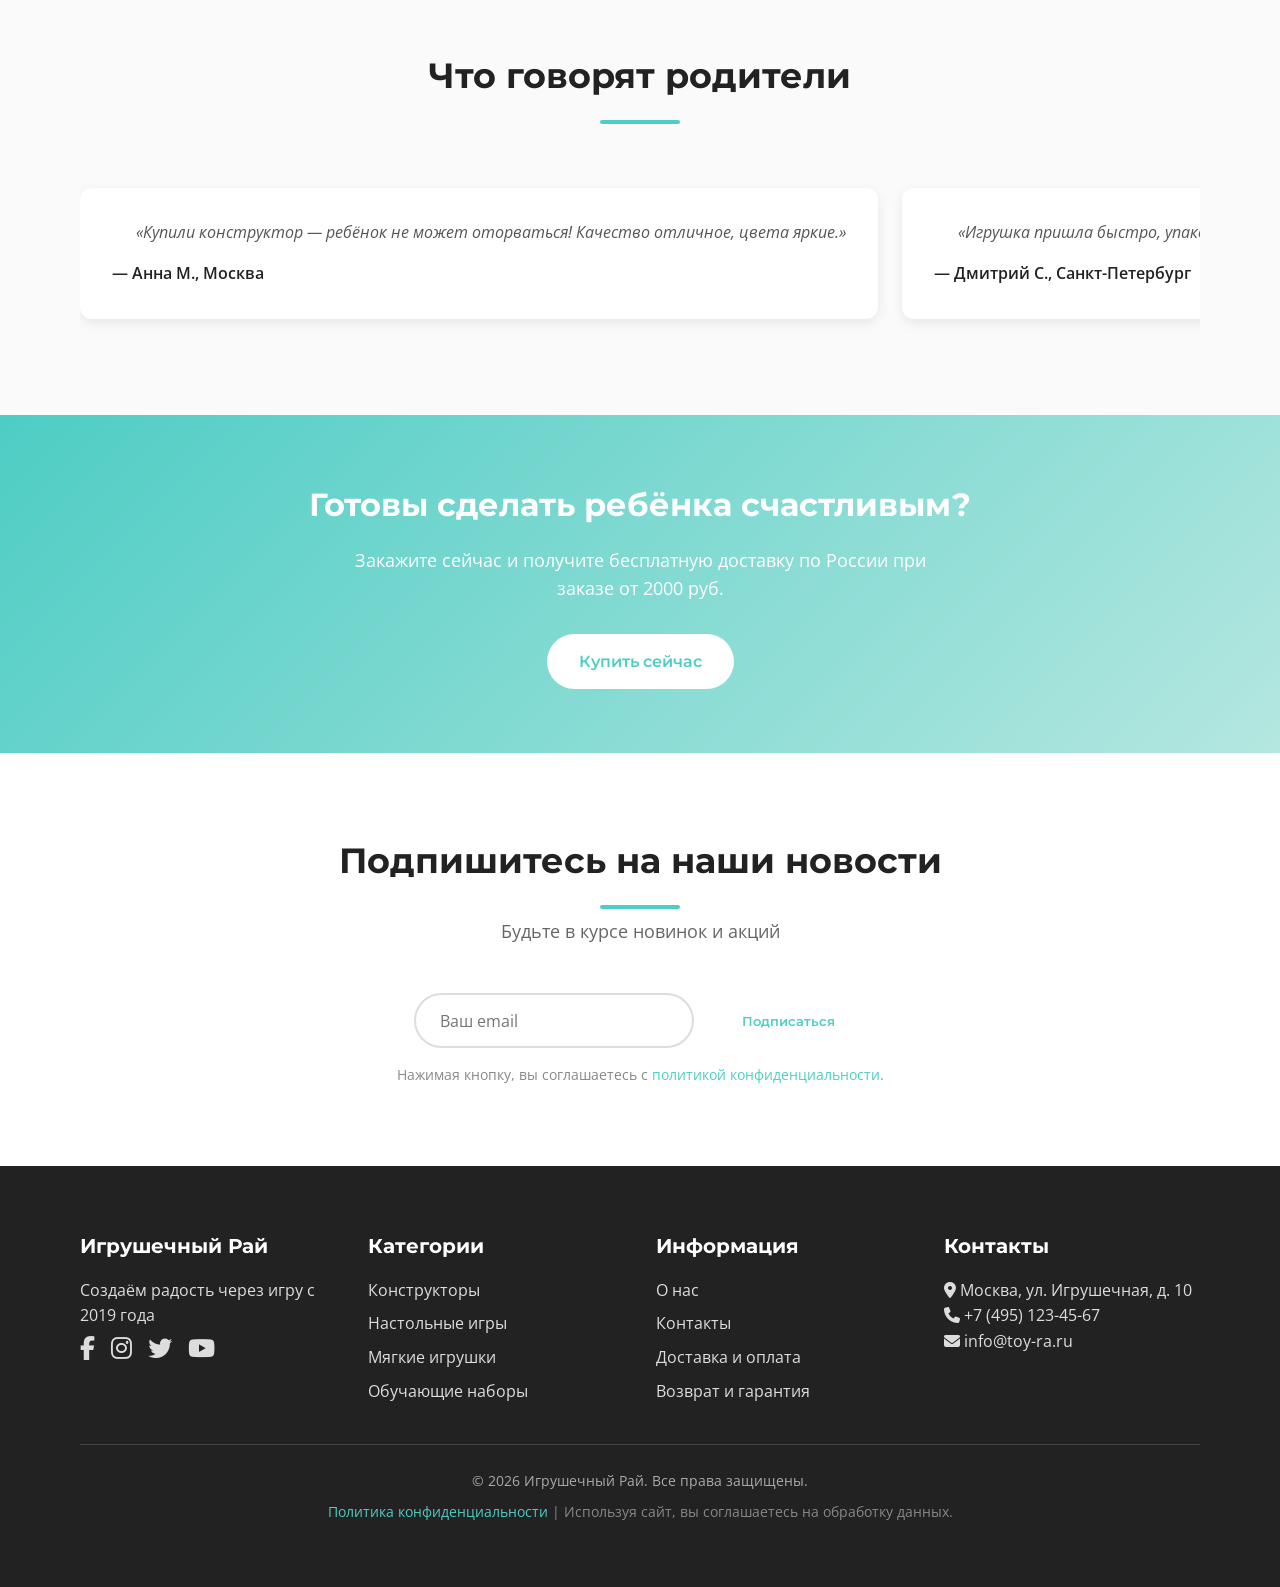
==== commit d6a165eb: "Fix critical bugs: HTML syntax, CSS themes, localStorage cart, modals, filters, SEO, legal" ====
--- a/index.html
+++ b/index.html
@@ -19,7 +19,7 @@
     <header class="header">
         <div class="container">
             <div class="logo">
-                <i class="fas fa-tshirt"></i>
+                <i class="fas fa-puzzle-piece"></i>
                 <span>Игрушечный Рай</span>
             </div>
             <nav class="nav">
@@ -36,6 +36,7 @@
                 <span class="cart-count">0</span>
             </div>
             <a href="tel:+74951234567" class="header-phone"><i class="fas fa-phone"></i> +7 (495) 123-45-67</a>
+            <div class="burger-menu"><i class="fas fa-bars"></i></div>
         </div>
     </header>
 
@@ -91,6 +92,7 @@
         <div class="container">
             <h2 class="section-title">Наши хиты продаж</h2>
             <p class="section-subtitle">Лучшие игрушки, которые уже полюбили дети</p>
+            <div id="productFilters"></div>
             <div class="product-grid" id="productGrid">
                 <!-- Products will be loaded here by JavaScript -->
             </div>
@@ -103,7 +105,7 @@
             <div class="about-content">
                 <div class="about-text">
                     <h2>О нашем магазине</h2>
-                    <p>Мы — команда enthusiasts, которые верят, что игра — это важнейшая часть детства. Наша миссия — предоставлять высококачественные, безопасные и вдохновляющие игрушки, которые помогают детям расти, узнавать мир и развивать свой потенциал.</p>
+                    <p>Мы — команда энтузиастов, которые верят, что игра — это важнейшая часть детства. Наша миссия — предоставлять высококачественные, безопасные и вдохновляющие игрушки, которые помогают детям расти, узнавать мир и развивать свой потенциал.</p>
                     <p>Каждая игрушка в нашем каталоге проходит тщательный отбор: мы проверяем материалы, проверяем прочность и убеждаемся, что она приносит радость и пользу. От деревянных конструкторов до интерактивных электронных наборов — у нас есть всё для счастливого детства.</p>
                     <div class="about-stats">
                         <div class="stat">
@@ -121,7 +123,7 @@
                     </div>
                 </div>
                 <div class="about-image">
-                    <img src="https://via.placeholder.com/400x300/FF6B6B/FFFFFF?text=Игрушечный+Рай" alt="Наш магазин" class="about-img">
+                    <img src="https://via.placeholder.com/400x300/FF6B6B/FFFFFF?text=Игрушечный+Рай" alt="Наш магазин" class="about-img" loading="lazy">
                 </div>
             </div>
         </div>
@@ -154,6 +156,19 @@
             <h2>Готовы сделать ребёнка счастливым?</h2>
             <p>Закажите сейчас и получите бесплатную доставку по России при заказе от 2000 руб.</p>
             <a href="#products" class="btn-primary">Купить сейчас</a>
+        </div>
+    </section>
+
+    <!-- Newsletter -->
+    <section class="newsletter" id="contact">
+        <div class="container">
+            <h2 class="section-title">Подпишитесь на наши новости</h2>
+            <p class="section-subtitle">Будьте в курсе новинок и акций</p>
+            <form class="newsletter-form">
+                <input type="email" placeholder="Ваш email" required>
+                <button type="submit" class="btn-primary">Подписаться</button>
+            </form>
+            <p class="legal-note">Нажимая кнопку, вы соглашаетесь с <a href="#">политикой конфиденциальности</a>.</p>
         </div>
     </section>
 
@@ -198,41 +213,27 @@
             </div>
             <div class="footer-bottom">
                 <p>&copy; 2026 Игрушечный Рай. Все права защищены.</p>
+                <p class="legal"><a href="#">Политика конфиденциальности</a> | Используя сайт, вы соглашаетесь на обработку данных.</p>
             </div>
         </div>
     </footer>
 
     <script src="script.js"></script>
-    <!-- Product Quick View Modal -->
+<!-- Product Quick View Modal -->
 <div class="modal" id="productModal" tabindex="-1" aria-hidden="true">
-    <div class="modal-dialog">
-        <div class="modal-content">
-            <div class="modal-header">
-                <h5 class="modal-title" id="productModalLabel">Быстрый просмотр товара</h5>
-                <button type="button" class="btn-close" data-bs-dismiss="modal" aria-label="Close"></button>
-            </div>
-            <div class="modal-body">
-                <div class="row">
-                    <div class="col-md-6">
-                        <img src="" id="modalProductImage" class="img-fluid rounded" alt="Product image">
-                    </div>
-                    <div class="col-md-6">
-                        <h3 id="modalProductTitle"></h3>
-                        <div class="rating" id="modalProductRating"></div>
-                        <p class="price" id="modalProductPrice"></p>
-                        <p id="modalProductDescription">Описание продукта будет здесь...</p>
-                        <div class="mt-4">
-                            <button type="button" class="btn btn-outline me-2">
-                                <i class="fas fa-eye"></i> Подробнее
-                            </button>
-                            <button type="button" class="btn btn-primary">
-                                <i class="fas fa-shopping-cart"></i> В корзину
-                            </button>
-                        </div>
-                    </div>
-                </div>
-            </div>
-        </div>
+  <div class="modal-content">
+    <span class="close-btn" aria-label="Close">&times;</span>
+    <div class="modal-body">
+      <img src="" id="modalProductImage" alt="Product image">
+      <h3 id="modalProductTitle"></h3>
+      <div id="modalProductRating"></div>
+      <p id="modalProductPrice"></p>
+      <p id="modalProductDescription">Описание продукта будет здесь...</p>
+      <div class="modal-actions">
+        <button type="button" class="btn-secondary"><i class="fas fa-eye"></i> Подробнее</button>
+        <button type="button" class="btn-primary"><i class="fas fa-shopping-cart"></i> В корзину</button>
+      </div>
     </div>
+  </div>
 </div>
 </body></html>
--- a/style.css
+++ b/style.css
@@ -50,7 +50,7 @@
     position: sticky;
     top: 0;
     z-index: 1000;
-    background: linear-gradient(to right, #ff6b6b, #ff9e80);
+    background: linear-gradient(to right, #4ecdc4, #b4e7e0);
 }
 .header .container {
     display: flex;
@@ -92,11 +92,25 @@
     top: -8px;
     right: -8px;
     background: #fff;
-    color: #ff6b6b;
+    color: #4ecdc4;
     border-radius: 50%;
     padding: 2px 6px;
     font-size: .75rem;
     font-weight: 600;
+}
+.header-phone {
+    display: flex;
+    align-items: center;
+    gap: .5rem;
+    font-weight: 600;
+    color: #fff;
+    white-space: nowrap;
+}
+.burger-menu {
+    display: none;
+    cursor: pointer;
+    font-size: 1.5rem;
+    color: #fff;
 }
 
 /* Hero */
@@ -124,12 +138,12 @@
 .hero-content h1 {
     font-family: 'Montserrat', sans-serif;
     font-size: 2.8rem;
-    margin-bottom 1rem;
+    margin-bottom: 1rem;
     text-shadow: 0 2px 4px rgba(0,0,0,0.3);
 }
 .hero-content p.subtitle {
     font-size: 1.25rem;
-    margin-bottom 2rem;
+    margin-bottom: 2rem;
     opacity: .9;
     max-width: 600px;
     margin-left: auto;
@@ -154,10 +168,10 @@
 }
 .btn-primary {
     background: #fff;
-    color: #ff6b6b;
+    color: #4ecdc4;
 }
 .btn-primary:hover {
-    background: #ffe5e5;
+    background: #e0f7f5;
     transform: translateY(-3px);
 }
 .btn-secondary {
@@ -194,7 +208,7 @@
     text-align: center;
     font-family: 'Montserrat', sans-serif;
     font-size: 2.2rem;
-    margin-bottom .5rem;
+    margin-bottom: .5rem;
     color: #222;
     position: relative;
 }
@@ -203,7 +217,7 @@
     display: block;
     width: 80px;
     height: 4px;
-    background: #ff6b6b;
+    background: #4ecdc4;
     margin: 0 auto;
     margin-top: 1rem;
     border-radius: 2px;
@@ -212,7 +226,7 @@
     text-align: center;
     font-size: 1.1rem;
     color: #666;
-    margin-bottom 3rem;
+    margin-bottom: 3rem;
 }
 .features-grid {
     display: grid;
@@ -232,9 +246,9 @@
 }
 .feature-icon {
     font-size: 2.5rem;
-    margin-bottom 1rem;
-    color: #ff6b6b;
-    background: rgba(255,107,107,0.1);
+    margin-bottom: 1rem;
+    color: #4ecdc4;
+    background: rgba(78,205,196,0.1);
     width: 60px;
     height: 60px;
     border-radius: 50%;
@@ -247,7 +261,7 @@
 .feature-item h3 {
     font-family: 'Montserrat', sans-serif;
     font-size: 1.25rem;
-    margin-bottom .75rem;
+    margin-bottom: .75rem;
     color: #222;
 }
 .feature-item p {
@@ -263,6 +277,37 @@
 .products .section-title,
 .products .section-subtitle {
     text-align: center;
+}
+#productFilters {
+    margin-bottom: 2rem;
+}
+.filter-group {
+    display: flex;
+    flex-wrap: wrap;
+    gap: .5rem;
+    justify-content: center;
+    margin-bottom: .75rem;
+}
+.filter-chip {
+    display: inline-block;
+    padding: .4rem 1rem;
+    border-radius: 20px;
+    border: 2px solid #ddd;
+    background: #fff;
+    color: #555;
+    font-family: inherit;
+    font-weight: 600;
+    cursor: pointer;
+    transition: all .2s;
+}
+.filter-chip:hover {
+    border-color: #4ecdc4;
+    color: #4ecdc4;
+}
+.filter-chip.active {
+    background: #4ecdc4;
+    color: #fff;
+    border-color: #4ecdc4;
 }
 .product-grid {
     display: grid;
@@ -284,7 +329,7 @@
     position: absolute;
     top: 12px;
     left: 12px;
-    background: #ff6b6b;
+    background: #4ecdc4;
     color: #fff;
     padding: .3rem .8rem;
     border-radius: 20px;
@@ -336,11 +381,11 @@
     background: rgba(255,255,255,.2);
 }
 .add-to-cart {
-    background: #ff6b6b;
+    background: #4ecdc4;
     color: #fff;
 }
 .add-to-cart:hover {
-    background: #ff8a80;
+    background: #3dbdb4;
 }
 .product-info {
     padding: 1.25rem;
@@ -348,22 +393,27 @@
 .product-info h3 {
     font-family: 'Montserrat', sans-serif;
     font-size: 1.1rem;
-    margin-bottom .5rem;
+    margin-bottom: .5rem;
     color: #222;
+}
+.product-info .meta {
+    font-size: .85rem;
+    color: #888;
+    margin-top: .25rem;
 }
 .rating {
     color: #ffc107;
-    margin-bottom .5rem;
+    margin-bottom: .5rem;
 }
 .price {
     font-size: 1.2rem;
     font-weight: 600;
-    color: #ff6b6b;
+    color: #4ecdc4;
 }
 .original-price {
     text-decoration: line-through;
     color: #999;
-    margin-right .5rem;
+    margin-right: .5rem;
 }
 
 /* About */
@@ -383,18 +433,18 @@
 .about-text h2 {
     font-family: 'Montserrat', sans-serif;
     font-size: 2rem;
-    margin-bottom 1rem;
+    margin-bottom: 1rem;
     color: #222;
 }
 .about-text p {
-    margin-bottom 1.5rem;
+    margin-bottom: 1.5rem;
     line-height: 1.8;
     color: #444;
 }
 .about-stats {
     display: flex;
     gap: 2rem;
-    margin-top 2rem;
+    margin-top: 2rem;
     flex-wrap: wrap;
 }
 .stat {
@@ -405,7 +455,7 @@
 .stat h3 {
     font-family: 'Montserrat', sans-serif;
     font-size: 2rem;
-    color: #ff6b6b;
+    color: #4ecdc4;
 }
 .stat p {
     font-size: .9rem;
@@ -429,7 +479,7 @@
 .testimonials .section-title,
 .testimonials .section-subtitle {
     text-align: center;
-    margin-bottom 3rem;
+    margin-bottom: 3rem;
 }
 .testimonials-slider {
     display: flex;
@@ -450,14 +500,14 @@
 .testimonial-item p {
     font-style: italic;
     color: #555;
-    margin-bottom 1rem;
+    margin-bottom: 1rem;
     position: relative;
     padding-left: 1.5rem;
 }
 .testimonial-item p::before {
-    content: '"';
+    content: '";
     font-size: 2rem;
-    color: #ff6b6b;
+    color: #4ecdc4;
     position: absolute;
     left: 0;
     top: -10px;
@@ -470,7 +520,7 @@
 
 /* CTA */
 .cta {
-    background: linear-gradient(135deg, #ff6b6b, #ff9e80);
+    background: linear-gradient(135deg, #4ecdc4, #b4e7e0);
     color: #fff;
     text-align: center;
     padding: 4rem 0;
@@ -478,21 +528,59 @@
 .cta h2 {
     font-family: 'Montserrat', sans-serif;
     font-size: 2rem;
-    margin-bottom 1rem;
+    margin-bottom: 1rem;
 }
 .cta p {
     font-size: 1.1rem;
-    margin-bottom 2rem;
+    margin-bottom: 2rem;
     max-width: 600px;
     margin-left: auto;
     margin-right: auto;
 }
 .cta .btn-primary {
     background: #fff;
-    color: #ff6b6b;
+    color: #4ecdc4;
 }
 .cta .btn-primary:hover {
-    background: #ffe5e5;
+    background: #e0f7f5;
+}
+
+/* Newsletter */
+.newsletter {
+    padding: 5rem 0;
+    background: #fff;
+    text-align: center;
+}
+.newsletter-form {
+    display: flex;
+    justify-content: center;
+    gap: 1rem;
+    flex-wrap: wrap;
+    margin-top: 2rem;
+}
+.newsletter-form input[type="email"] {
+    padding: .9rem 1.5rem;
+    border-radius: 50px;
+    border: 2px solid #ddd;
+    font-family: inherit;
+    font-size: 1rem;
+    min-width: 280px;
+}
+.newsletter-form input[type="email"]:focus {
+    border-color: #4ecdc4;
+    outline: none;
+}
+.newsletter .btn-primary {
+    border: none;
+    padding: .9rem 2rem;
+}
+.legal-note {
+    font-size: .85rem;
+    color: #888;
+    margin-top: 1rem;
+}
+.legal-note a {
+    color: #4ecdc4;
 }
 
 /* Footer */
@@ -505,22 +593,22 @@
     display: grid;
     grid-template-columns: repeat(auto-fit, minmax(200px, 1fr));
     gap: 2rem;
-    margin-bottom 2rem;
+    margin-bottom: 2rem;
 }
 .footer-section h3 {
     color: #fff;
-    margin-bottom 1rem;
+    margin-bottom: 1rem;
     font-size: 1.25rem;
     font-family: 'Montserrat', sans-serif;
 }
 .footer-section ul li {
-    margin-bottom .5rem;
+    margin-bottom: .5rem;
 }
 .footer-section ul li a {
     transition: color .2s;
 }
 .footer-section ul li a:hover {
-    color: #ff6b6b;
+    color: #4ecdc4;
 }
 .social-icons {
     display: flex;
@@ -531,7 +619,7 @@
     transition: color .3s;
 }
 .social-icons a:hover {
-    color: #ff6b6b;
+    color: #4ecdc4;
 }
 .footer-bottom {
     text-align: center;
@@ -540,39 +628,14 @@
     font-size: .9rem;
     color: #aaa;
 }
-
-/* Responsive */
-@media (max-width: 768px) {
-    .nav ul {
-        gap: 1rem;
-    }
-    .nav ul li a {
-        font-size: .9rem;
-    }
-    .hero-content h1 {
-        font-size: 2.2rem;
-    }
-    .hero-content p.subtitle {
-        font-size: 1.1rem;
-    }
-    .hero-buttons {
-        flex-direction: column;
-        align-items: center;
-    }
-    .about-content {
-        flex-direction: column;
-        text-align: center;
-    }
-    .about-image {
-        order: -1;
-    }
-    .testimonials-slider {
-        gap: 1rem;
-    }
-    .testimonial-item {
-        min-width: 260px;
-    }
-}
+.footer-bottom .legal {
+    margin-top: .5rem;
+    color: #888;
+}
+.footer-bottom .legal a {
+    color: #4ecdc4;
+}
+
 /* Modal styles */
 .modal {
   display: none;
@@ -624,55 +687,98 @@
   margin: 0.5rem 0;
   font-size: 1rem;
 }
-
-/* Modal styles */
-.modal {
-  display: none;
-  position: fixed;
-  z-index: 1000;
-  left: 0;
-  top: 0;
-  width: 100%;
-  height: 100%;
-  overflow: auto;
-  background-color: rgba(0,0,0,0.5);
-}
-.modal-content {
-  background-color: #fefefe;
-  margin: 10% auto;
-  padding: 20px;
-  border: 1px solid #888;
-  width: 80%;
-  max-width: 500px;
-  position: relative;
-  border-radius: 12px;
-  box-shadow: 0 4px 20px rgba(0,0,0,0.2);
-}
-.close-btn {
-  color: #aaa;
-  float: right;
-  font-size: 28px;
-  font-weight: bold;
+.modal-actions {
+  display: flex;
+  gap: 1rem;
+  justify-content: center;
+  margin-top: 1rem;
+  flex-wrap: wrap;
+}
+.modal-actions button {
+  padding: .7rem 1.5rem;
+  border-radius: 50px;
+  font-weight: 600;
   cursor: pointer;
-}
-.close-btn:hover,
-.close-btn:focus {
-  color: #000;
-  text-decoration: none;
-}
-.modal-body {
-  text-align: center;
-}
-.modal-body img {
-  max-width: 100%;
-  border-radius: 8px;
-  margin: 1rem 0;
-}
-.modal-details {
-  text-align: left;
-  margin-top: 1rem;
-}
-.modal-details p {
-  margin: 0.5rem 0;
-  font-size: 1rem;
-}
+  font-family: inherit;
+  transition: all .2s;
+}
+.modal-actions .btn-secondary {
+  background: transparent;
+  color: #4ecdc4;
+  border: 2px solid #4ecdc4;
+}
+.modal-actions .btn-secondary:hover {
+  background: rgba(78,205,196,0.1);
+}
+.modal-actions .btn-primary {
+  background: #4ecdc4;
+  color: #fff;
+  border: none;
+}
+.modal-actions .btn-primary:hover {
+  background: #3dbdb4;
+}
+
+/* Animations / Utilities */
+.fade-in {
+  opacity: 0;
+  transform: translateY(20px);
+  transition: opacity 0.6s ease-out, transform 0.6s ease-out;
+}
+.fade-in.appear {
+  opacity: 1;
+  transform: translateY(0);
+}
+
+/* Responsive */
+@media (max-width: 768px) {
+    .burger-menu {
+        display: block;
+    }
+    .nav {
+        display: none;
+        position: absolute;
+        top: 80px;
+        left: 0;
+        right: 0;
+        background: linear-gradient(to right, #4ecdc4, #b4e7e0);
+        padding: 1rem 0;
+    }
+    .nav.active {
+        display: block;
+    }
+    .nav ul {
+        flex-direction: column;
+        align-items: center;
+        gap: 1rem;
+    }
+    .nav ul li a {
+        font-size: .9rem;
+    }
+    .hero-content h1 {
+        font-size: 2.2rem;
+    }
+    .hero-content p.subtitle {
+        font-size: 1.1rem;
+    }
+    .hero-buttons {
+        flex-direction: column;
+        align-items: center;
+    }
+    .about-content {
+        flex-direction: column;
+        text-align: center;
+    }
+    .about-image {
+        order: -1;
+    }
+    .testimonials-slider {
+        gap: 1rem;
+    }
+    .testimonial-item {
+        min-width: 260px;
+    }
+    .header-phone {
+        font-size: .85rem;
+    }
+}
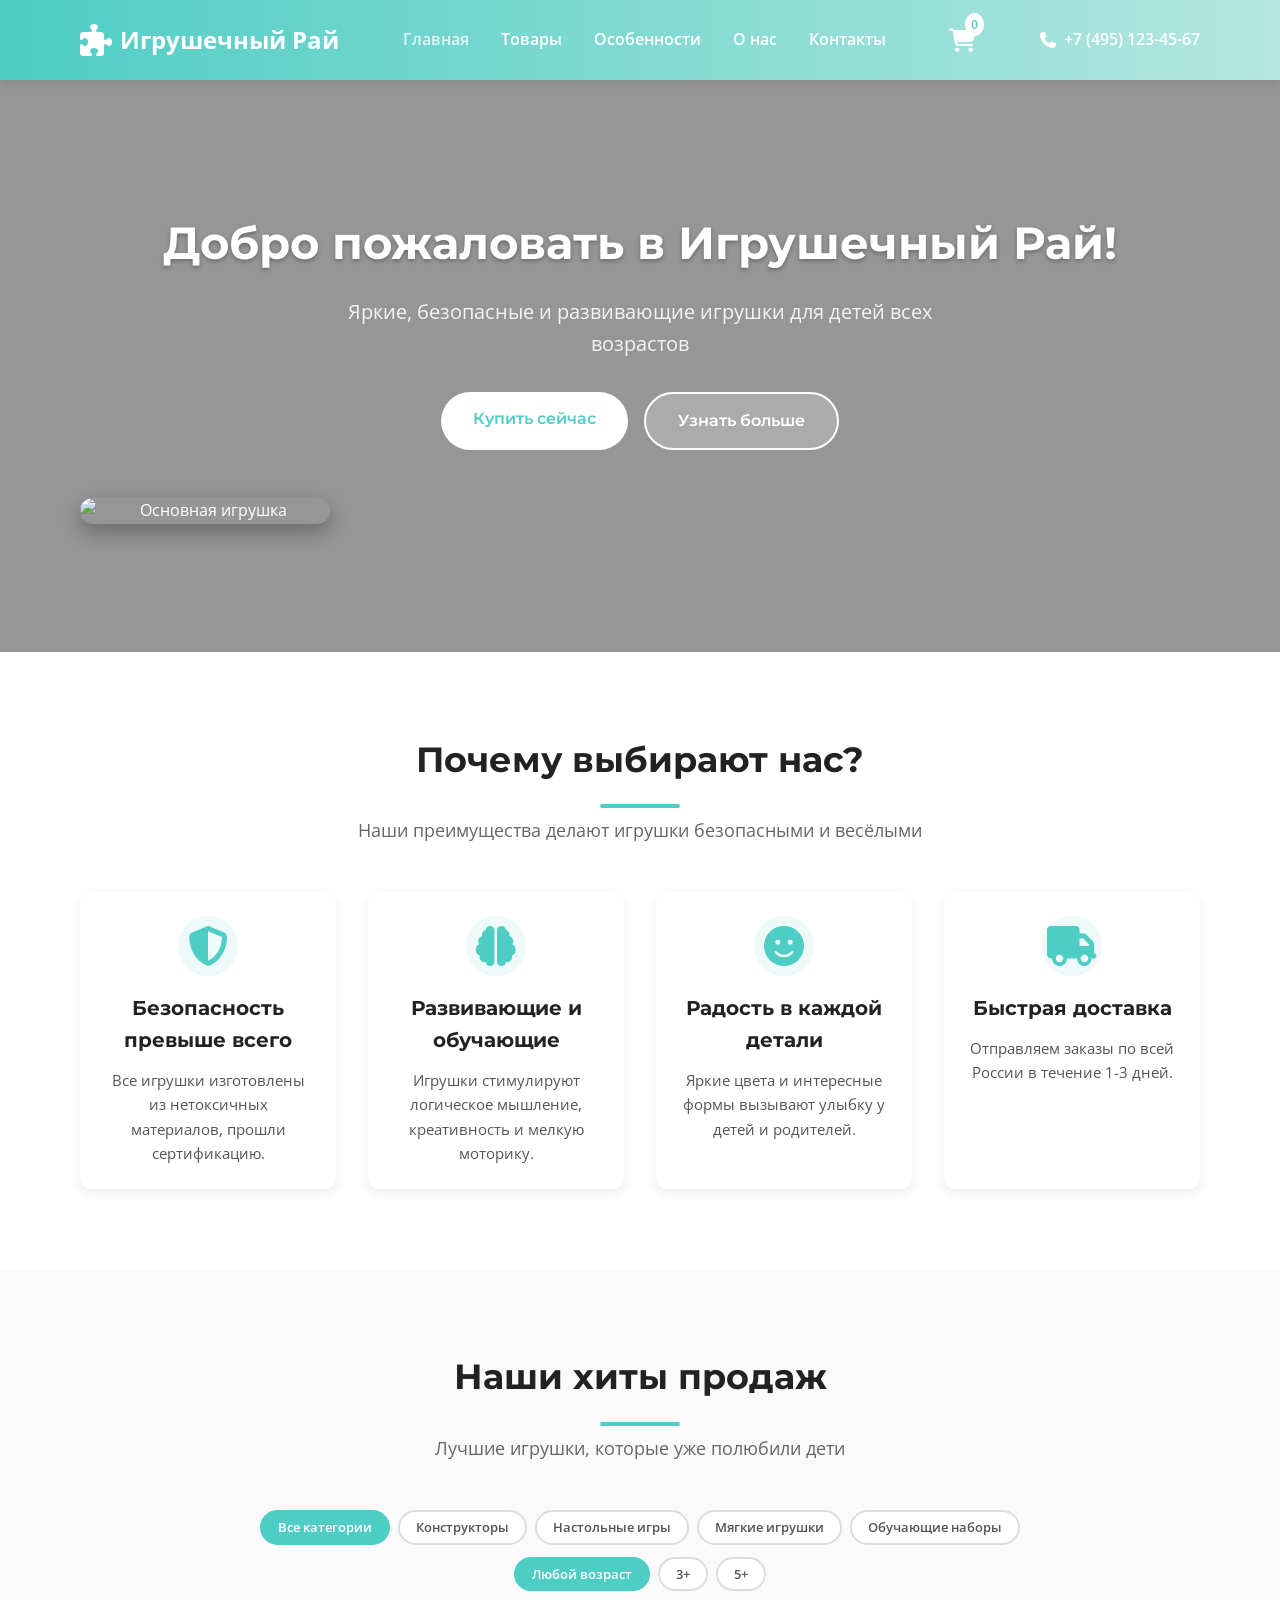
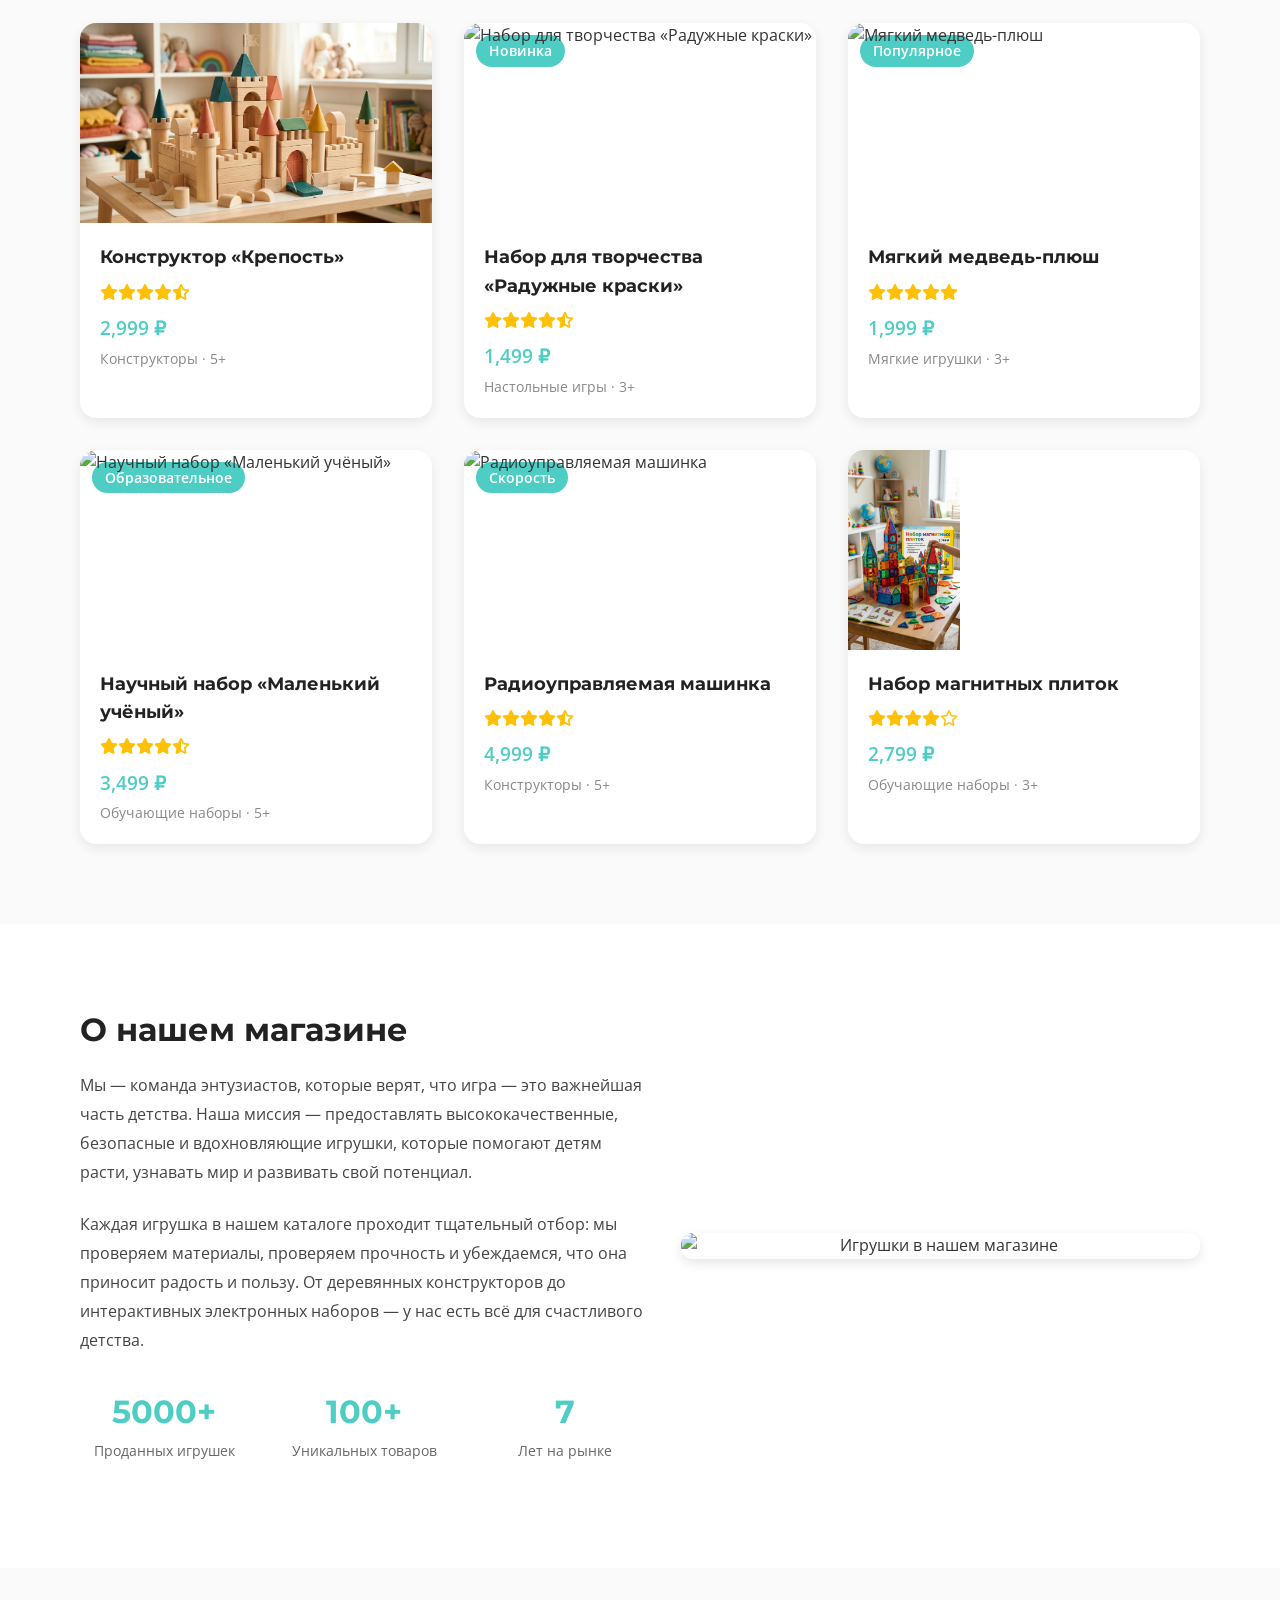
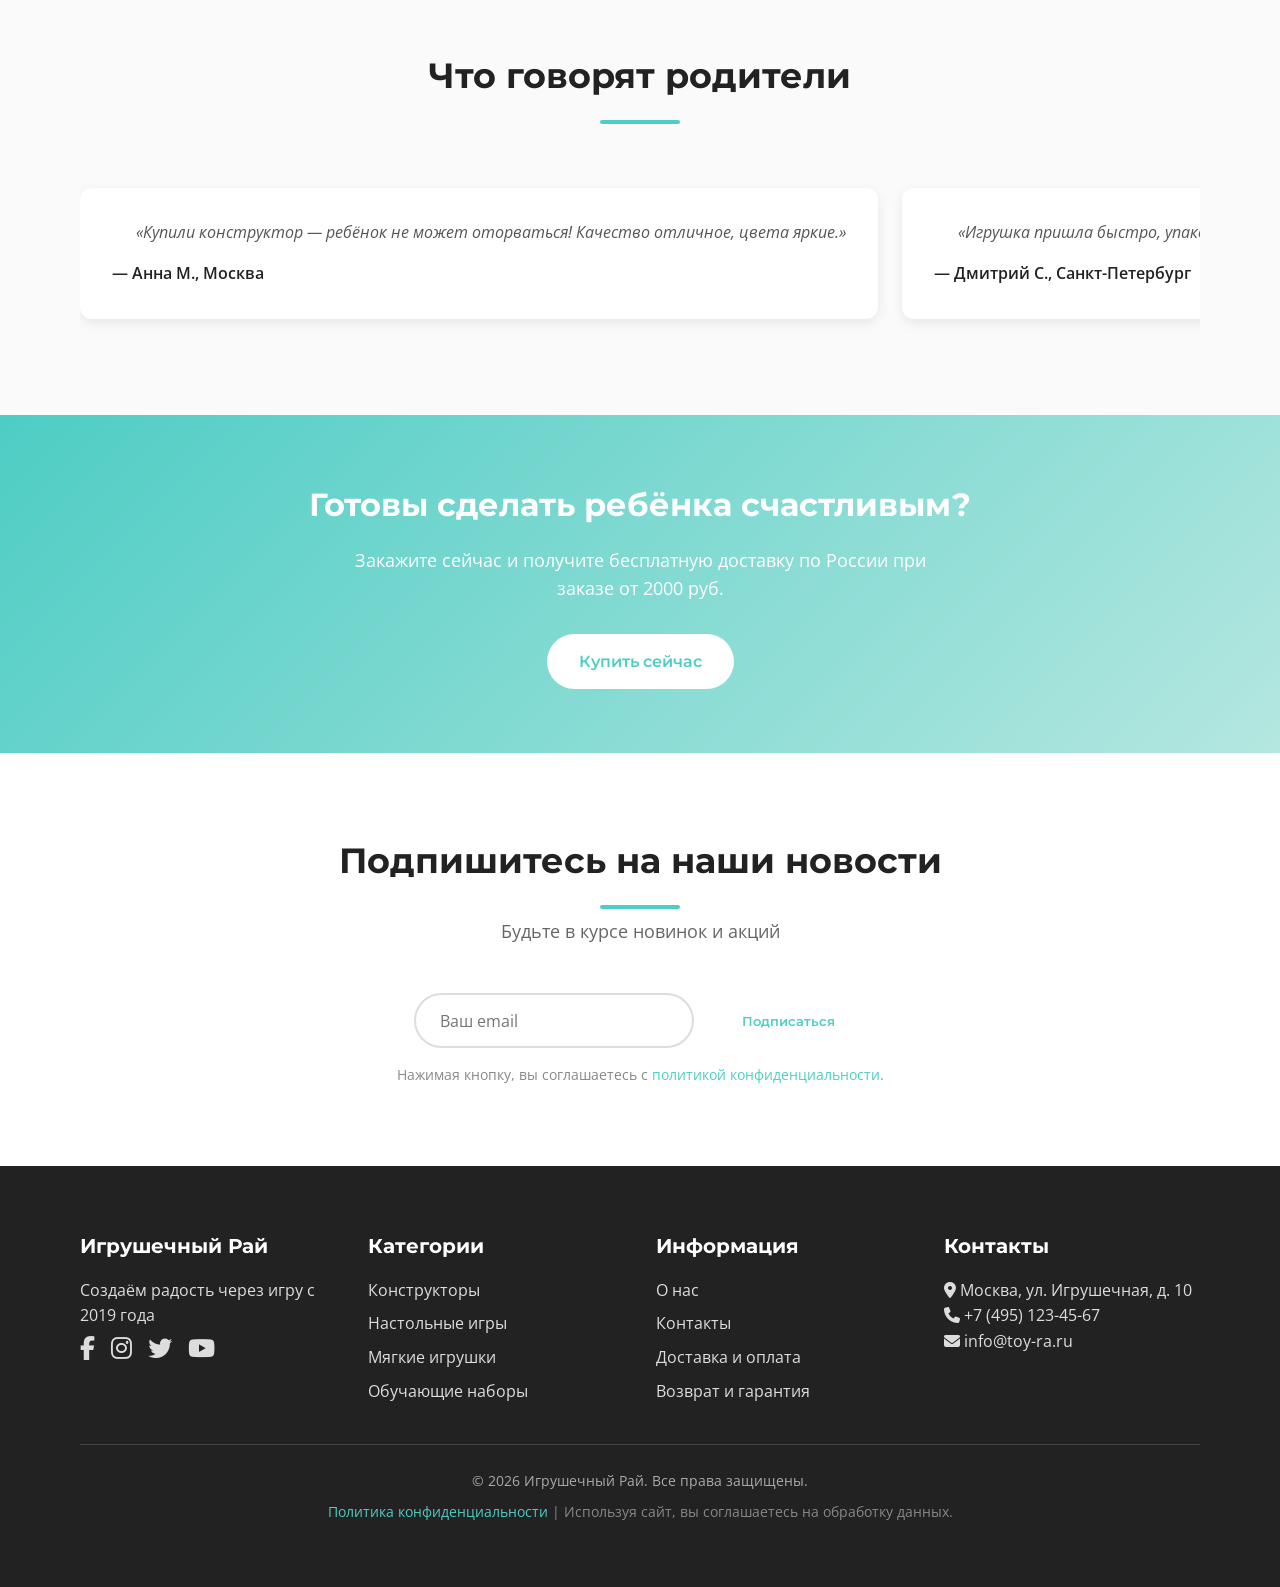
==== commit 3933c109: "Add real toy photos, Schema.org, sitemap, robots, finish audit items" ====
--- a/index.html
+++ b/index.html
@@ -7,6 +7,171 @@
     <meta property="og:title" content="Игрушечный Рай — Яркие игрушки для детей">
     <meta property="og:description" content="Безопасные и развивающие игрушки с быстрой доставкой по России.">
     <meta property="og:type" content="website">
+    <link rel="canonical" href="https://targitay2007.github.io/toy-store/">
+    <script type="application/ld+json">
+    [
+      {
+        "@context": "https://schema.org",
+        "@type": "Store",
+        "name": "Игрушечный Рай",
+        "image": "https://targitay2007.github.io/toy-store/images/toy-fortress.jpg",
+        "@id": "https://targitay2007.github.io/toy-store/",
+        "url": "https://targitay2007.github.io/toy-store/",
+        "telephone": "+74951234567",
+        "address": {
+          "@type": "PostalAddress",
+          "streetAddress": "ул. Игрушечная, д. 10",
+          "addressLocality": "Москва",
+          "addressCountry": "RU"
+        },
+        "priceRange": "₽₽",
+        "openingHoursSpecification": {
+          "@type": "OpeningHoursSpecification",
+          "dayOfWeek": ["Monday","Tuesday","Wednesday","Thursday","Friday","Saturday","Sunday"],
+          "opens": "09:00",
+          "closes": "21:00"
+        }
+      },
+      {
+        "@context": "https://schema.org",
+        "@type": "Product",
+        "name": "Конструктор «Крепость»",
+        "image": "https://targitay2007.github.io/toy-store/images/toy-fortress.jpg",
+        "description": "Большой деревянный конструктор для мальчиков и девочек. Развивает мелкую моторику, пространственное мышление и воображение. В наборе более 200 деталей.",
+        "sku": "TOY-001",
+        "brand": { "@type": "Brand", "name": "Игрушечный Рай" },
+        "category": "Конструкторы",
+        "offers": {
+          "@type": "Offer",
+          "price": "2999.00",
+          "priceCurrency": "RUB",
+          "availability": "https://schema.org/InStock",
+          "url": "https://targitay2007.github.io/toy-store/#products"
+        },
+        "aggregateRating": {
+          "@type": "AggregateRating",
+          "ratingValue": "4.8",
+          "reviewCount": "47"
+        },
+        "audience": { "@type": "PeopleAudience", "suggestedMinAge": 5 }
+      },
+      {
+        "@context": "https://schema.org",
+        "@type": "Product",
+        "name": "Набор для творчества «Радужные краски»",
+        "image": "https://targitay2007.github.io/toy-store/images/toy-paints.png",
+        "description": "Яркий набор для рисования с акварельными красками, кисточками и холстом. Идеально для юных художников.",
+        "sku": "TOY-002",
+        "brand": { "@type": "Brand", "name": "Игрушечный Рай" },
+        "category": "Настольные игры",
+        "offers": {
+          "@type": "Offer",
+          "price": "1499.00",
+          "priceCurrency": "RUB",
+          "availability": "https://schema.org/InStock",
+          "url": "https://targitay2007.github.io/toy-store/#products"
+        },
+        "aggregateRating": {
+          "@type": "AggregateRating",
+          "ratingValue": "4.5",
+          "reviewCount": "34"
+        },
+        "audience": { "@type": "PeopleAudience", "suggestedMinAge": 3 }
+      },
+      {
+        "@context": "https://schema.org",
+        "@type": "Product",
+        "name": "Мягкий медведь-плюш",
+        "image": "https://targitay2007.github.io/toy-store/images/toy-bear.png",
+        "description": "Плюшевый мишка из гипоаллергенных материалов. Мягкий, приятный на ощупь, безопасный даже для малышей.",
+        "sku": "TOY-003",
+        "brand": { "@type": "Brand", "name": "Игрушечный Рай" },
+        "category": "Мягкие игрушки",
+        "offers": {
+          "@type": "Offer",
+          "price": "1999.00",
+          "priceCurrency": "RUB",
+          "availability": "https://schema.org/InStock",
+          "url": "https://targitay2007.github.io/toy-store/#products"
+        },
+        "aggregateRating": {
+          "@type": "AggregateRating",
+          "ratingValue": "5.0",
+          "reviewCount": "62"
+        },
+        "audience": { "@type": "PeopleAudience", "suggestedMinAge": 3 }
+      },
+      {
+        "@context": "https://schema.org",
+        "@type": "Product",
+        "name": "Научный набор «Маленький учёный»",
+        "image": "https://targitay2007.github.io/toy-store/images/toy-science.png",
+        "description": "Обучающий набор с безопасными химическими экспериментами и микроскопом. Отличный подарок для любознательных детей.",
+        "sku": "TOY-004",
+        "brand": { "@type": "Brand", "name": "Игрушечный Рай" },
+        "category": "Обучающие наборы",
+        "offers": {
+          "@type": "Offer",
+          "price": "3499.00",
+          "priceCurrency": "RUB",
+          "availability": "https://schema.org/InStock",
+          "url": "https://targitay2007.github.io/toy-store/#products"
+        },
+        "aggregateRating": {
+          "@type": "AggregateRating",
+          "ratingValue": "4.7",
+          "reviewCount": "28"
+        },
+        "audience": { "@type": "PeopleAudience", "suggestedMinAge": 5 }
+      },
+      {
+        "@context": "https://schema.org",
+        "@type": "Product",
+        "name": "Радиоуправляемая машинка",
+        "image": "https://targitay2007.github.io/toy-store/images/toy-car.png",
+        "description": "Мощная машинка на пульте управления с большим радиусом действия. Устойчива к ударам и легка в управлении.",
+        "sku": "TOY-005",
+        "brand": { "@type": "Brand", "name": "Игрушечный Рай" },
+        "category": "Конструкторы",
+        "offers": {
+          "@type": "Offer",
+          "price": "4999.00",
+          "priceCurrency": "RUB",
+          "availability": "https://schema.org/InStock",
+          "url": "https://targitay2007.github.io/toy-store/#products"
+        },
+        "aggregateRating": {
+          "@type": "AggregateRating",
+          "ratingValue": "4.6",
+          "reviewCount": "19"
+        },
+        "audience": { "@type": "PeopleAudience", "suggestedMinAge": 5 }
+      },
+      {
+        "@context": "https://schema.org",
+        "@type": "Product",
+        "name": "Набор магнитных плиток",
+        "image": "https://targitay2007.github.io/toy-store/images/toy-tiles.png",
+        "description": "Красочные магнитные плитки для создания 3D-конструкций. Развивает пространственное мышление и креативность.",
+        "sku": "TOY-006",
+        "brand": { "@type": "Brand", "name": "Игрушечный Рай" },
+        "category": "Обучающие наборы",
+        "offers": {
+          "@type": "Offer",
+          "price": "2799.00",
+          "priceCurrency": "RUB",
+          "availability": "https://schema.org/InStock",
+          "url": "https://targitay2007.github.io/toy-store/#products"
+        },
+        "aggregateRating": {
+          "@type": "AggregateRating",
+          "ratingValue": "4.4",
+          "reviewCount": "41"
+        },
+        "audience": { "@type": "PeopleAudience", "suggestedMinAge": 3 }
+      }
+    ]
+    </script>
     <title>Игрушечный Рай - Яркие игрушки для детей</title>
     <link rel="stylesheet" href="style.css">
     <link rel="preconnect" href="https://fonts.googleapis.com">
@@ -123,7 +288,7 @@
                     </div>
                 </div>
                 <div class="about-image">
-                    <img src="https://via.placeholder.com/400x300/FF6B6B/FFFFFF?text=Игрушечный+Рай" alt="Наш магазин" class="about-img" loading="lazy">
+                    <img src="images/toy-fortress-2.png" alt="Игрушки в нашем магазине" class="about-img" loading="lazy">
                 </div>
             </div>
         </div>
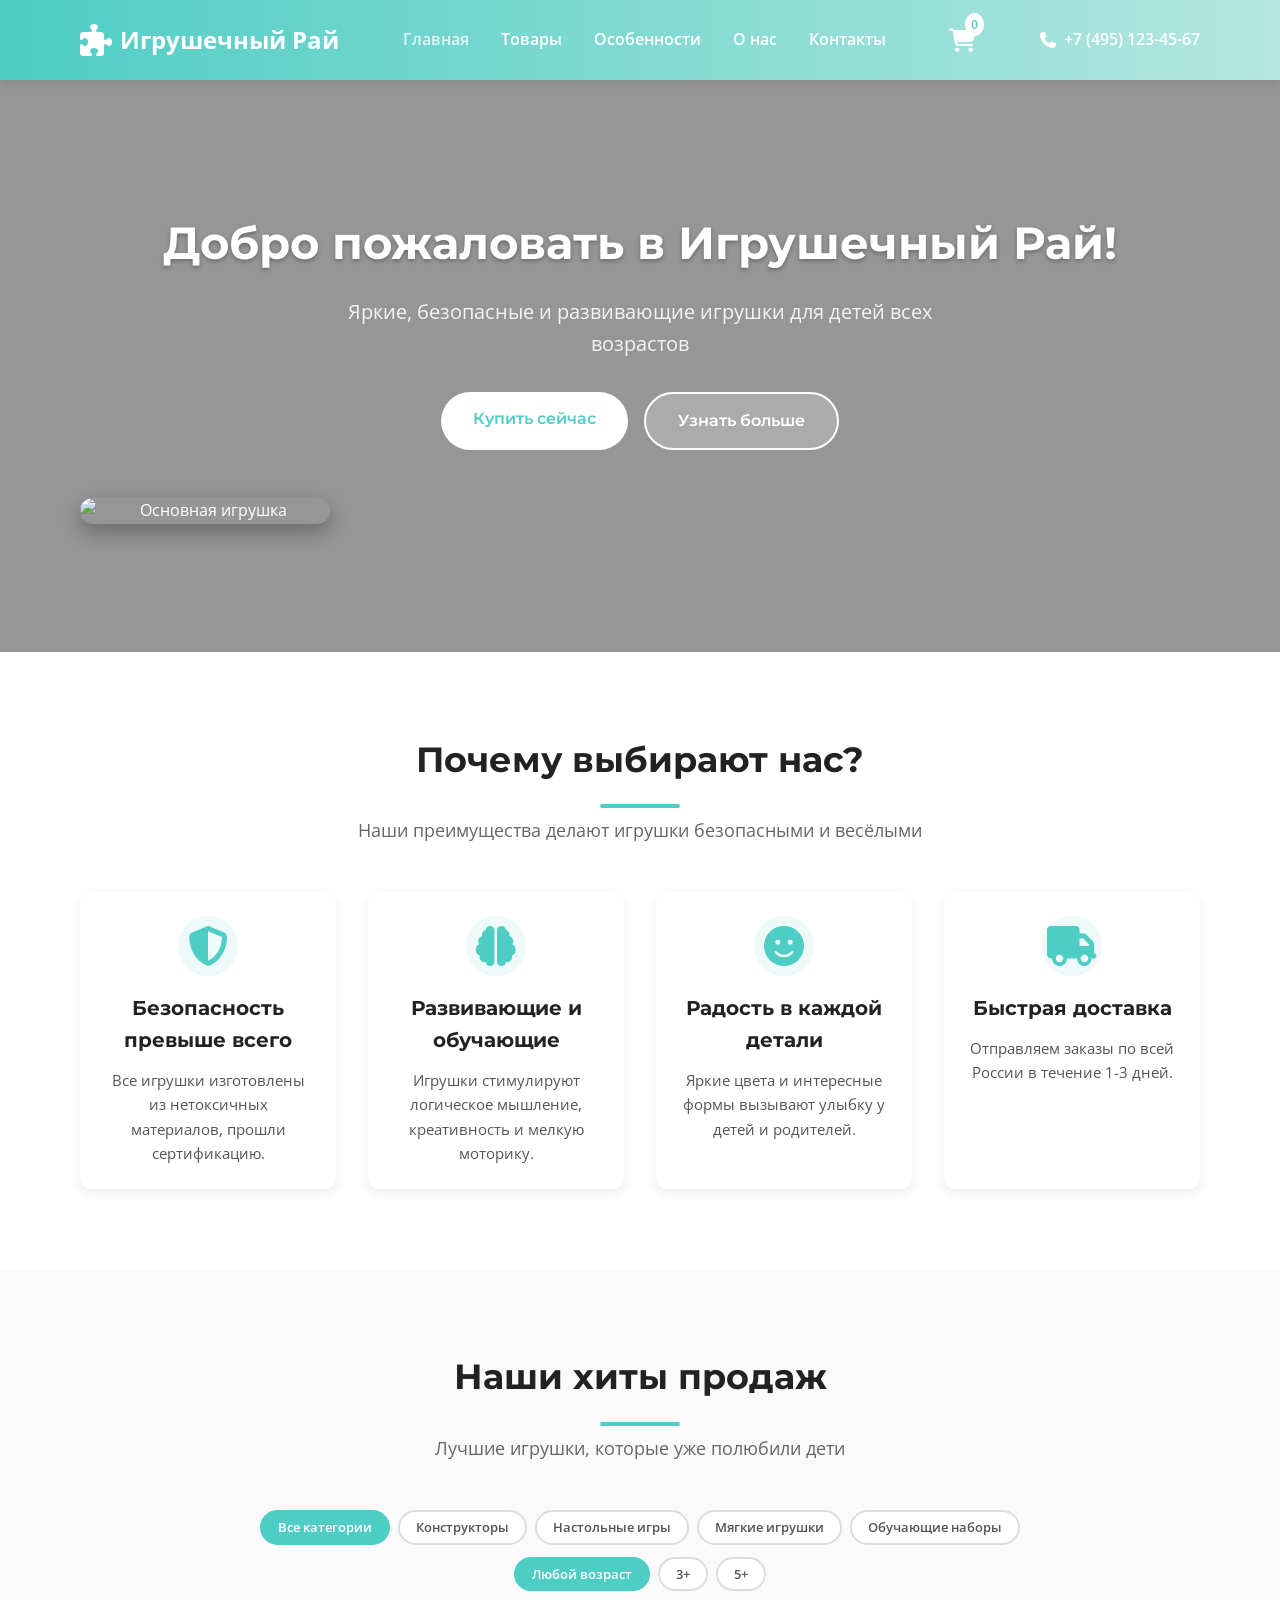
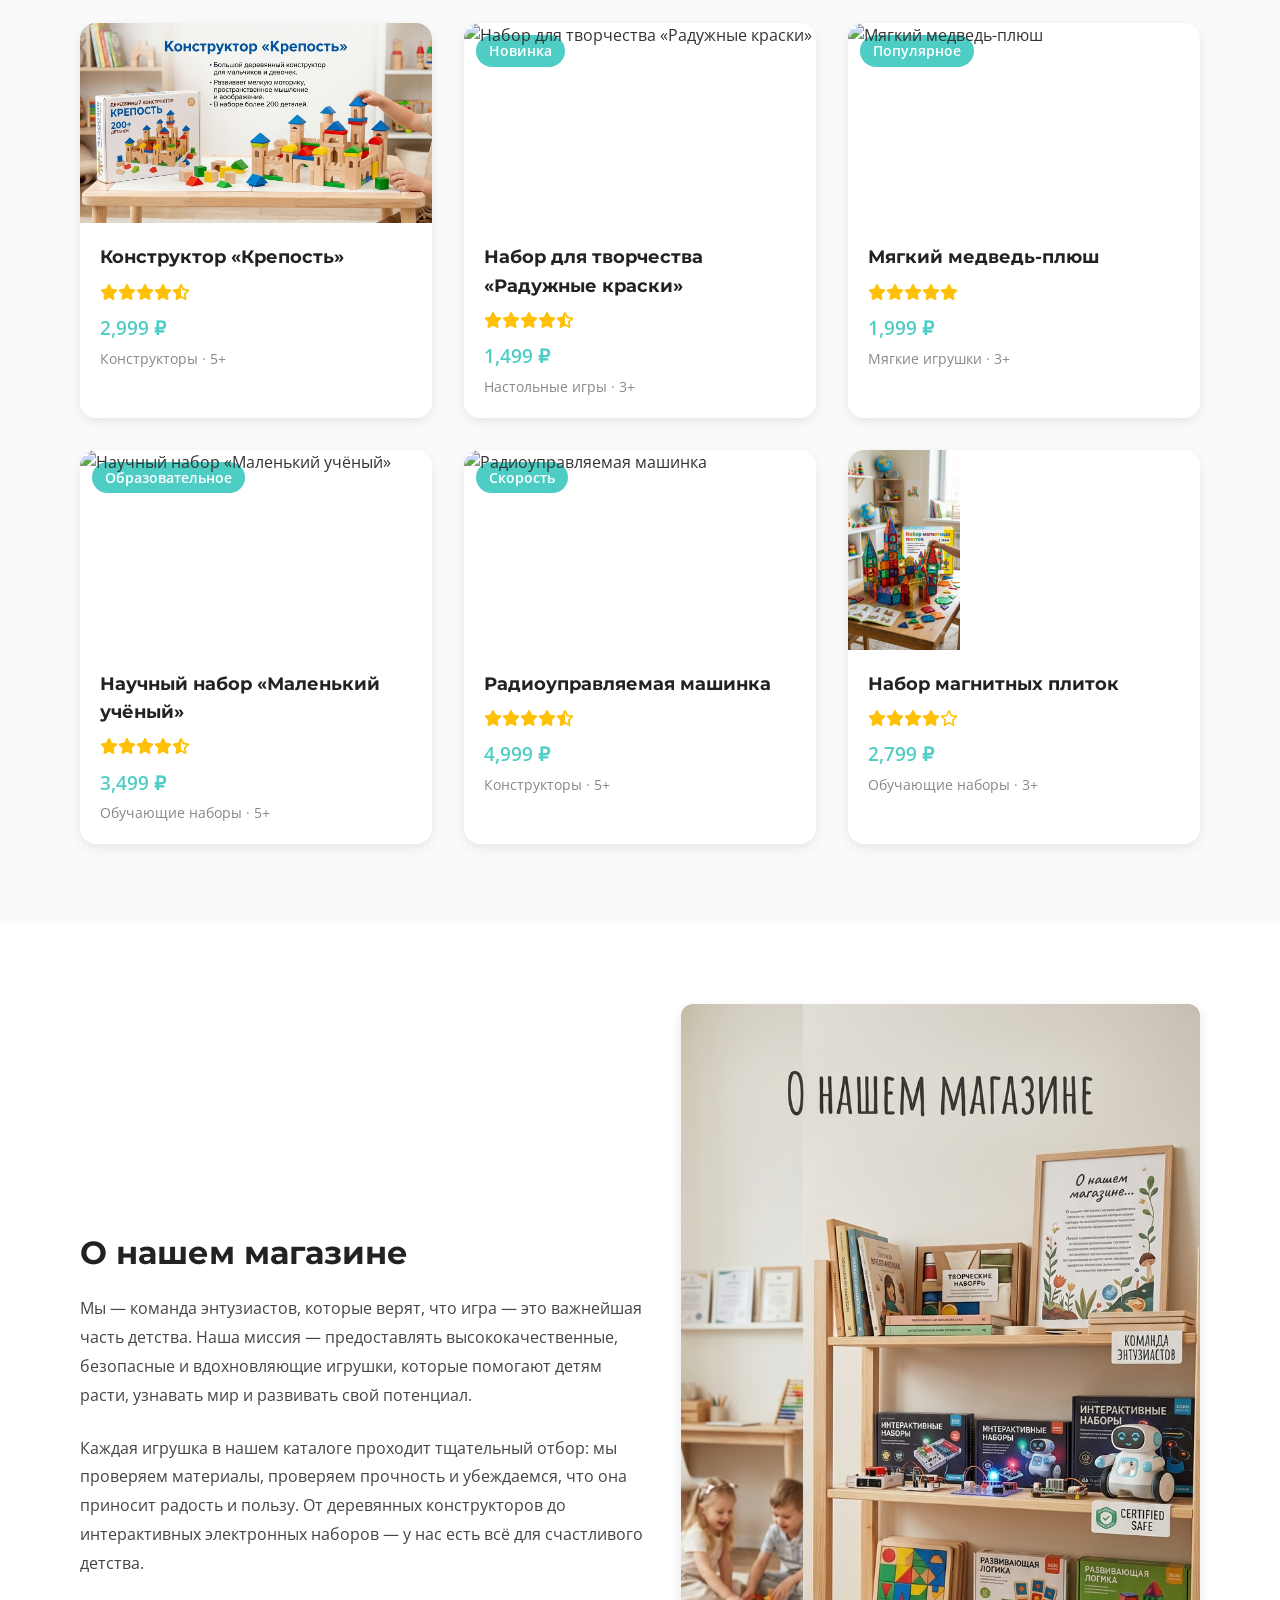
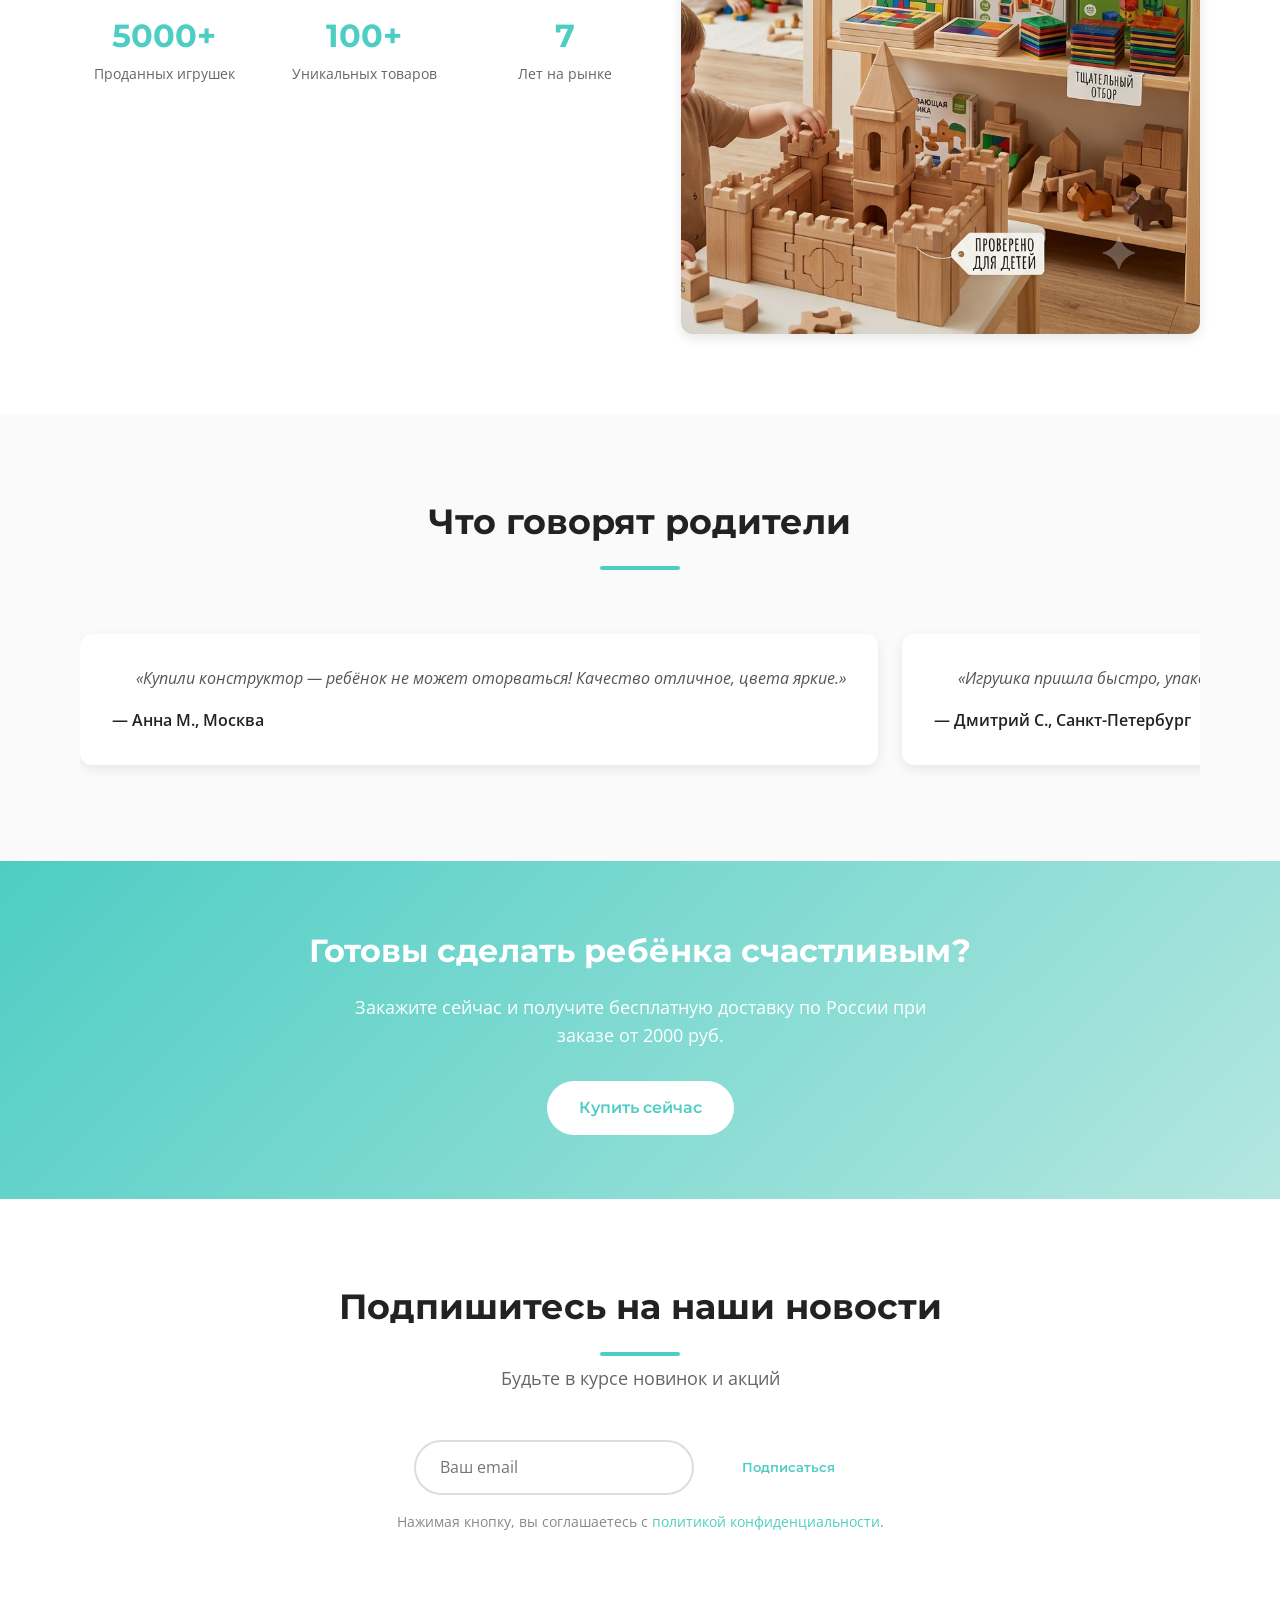
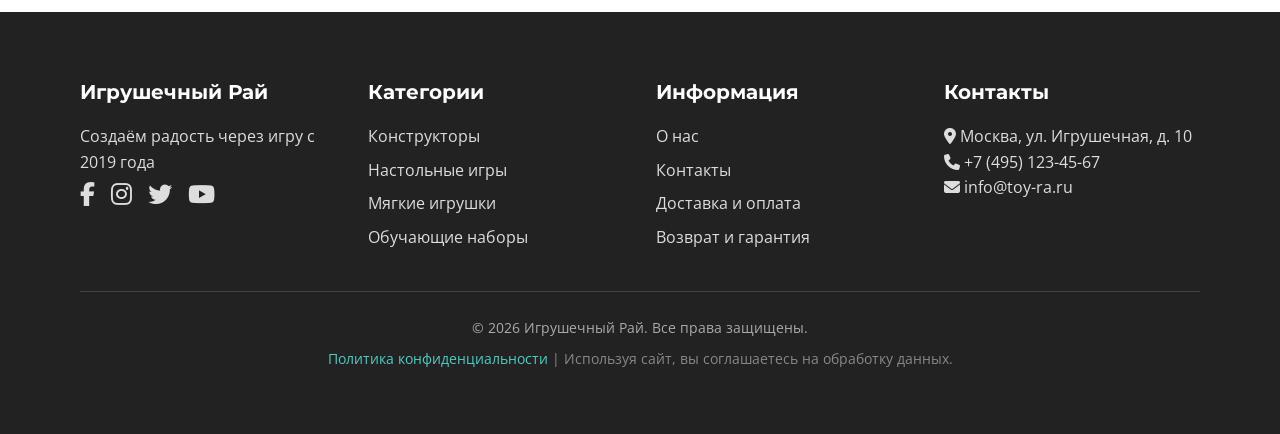
==== commit 1fc2ee38: "Update toy photos to new versions" ====
--- a/index.html
+++ b/index.html
@@ -288,7 +288,7 @@
                     </div>
                 </div>
                 <div class="about-image">
-                    <img src="images/toy-fortress-2.png" alt="Игрушки в нашем магазине" class="about-img" loading="lazy">
+                    <img src="images/about-store.png" alt="Игрушки в нашем магазине" class="about-img" loading="lazy">
                 </div>
             </div>
         </div>
